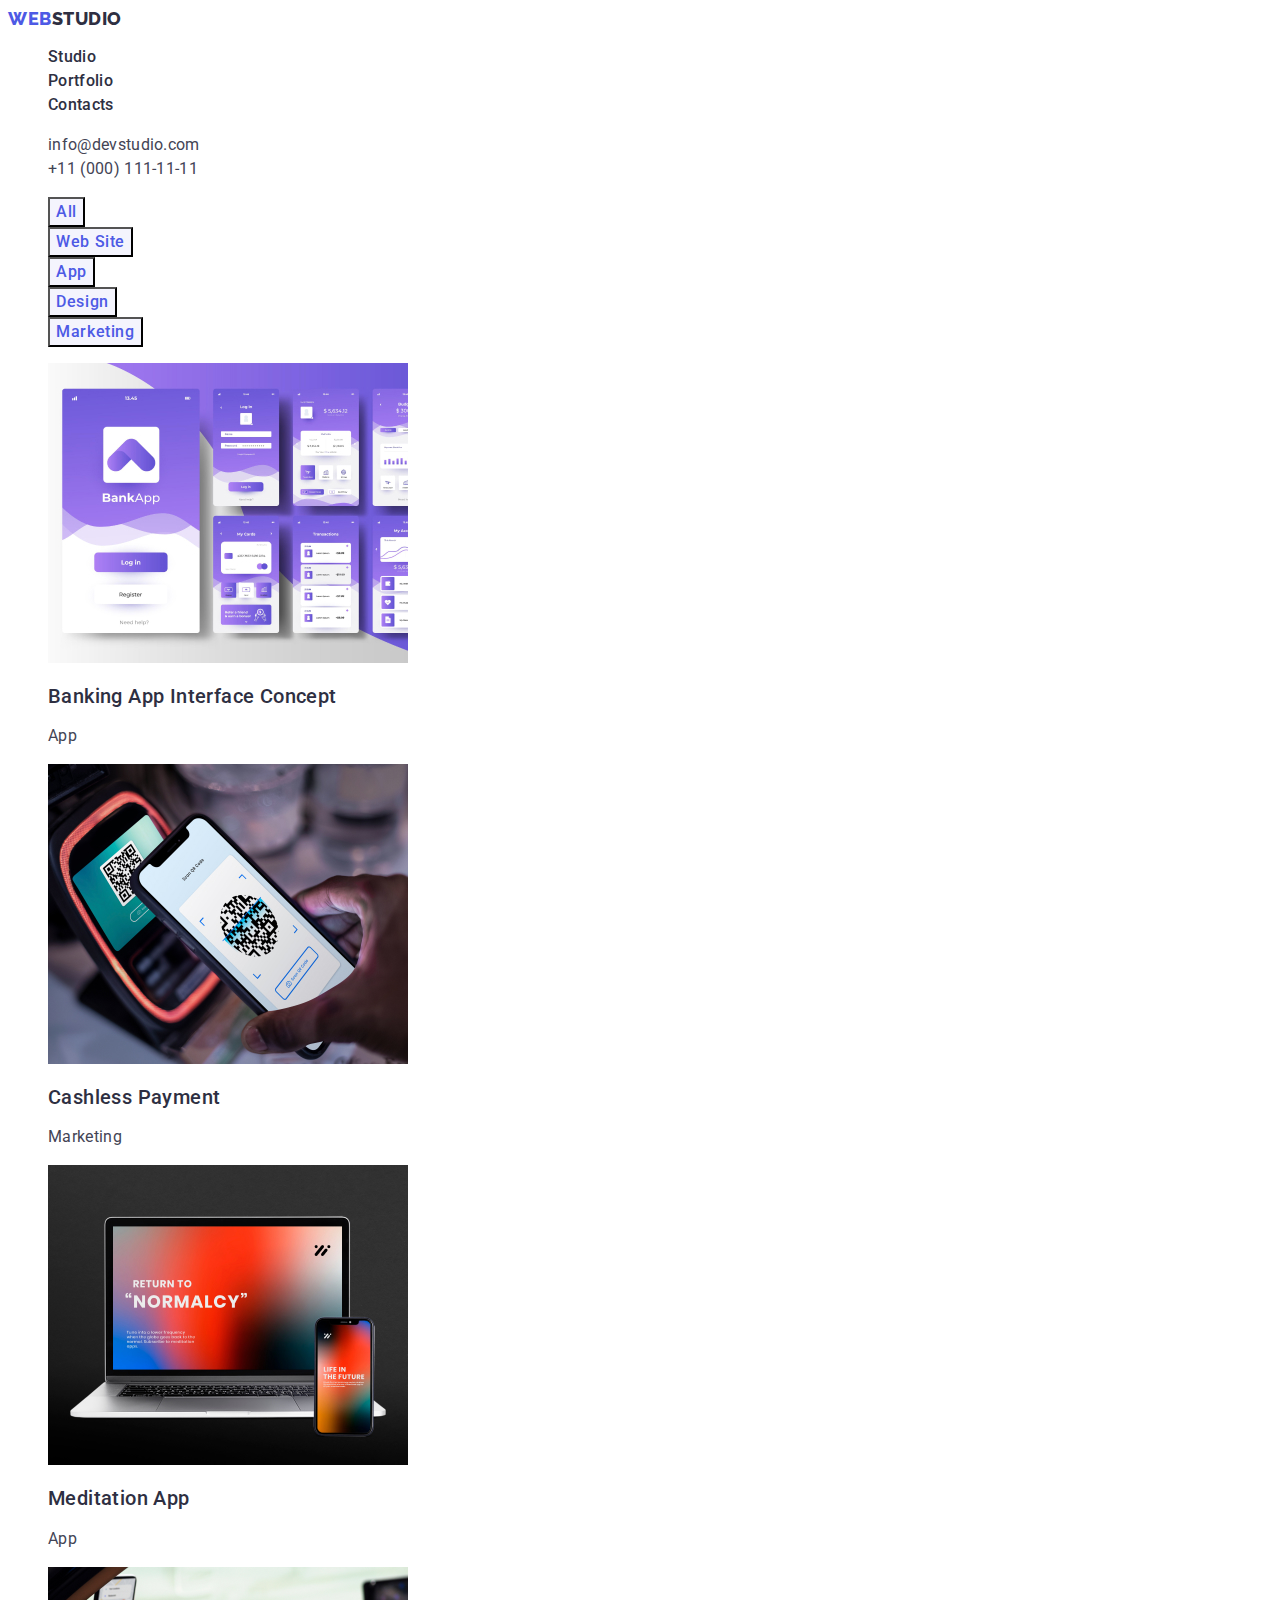
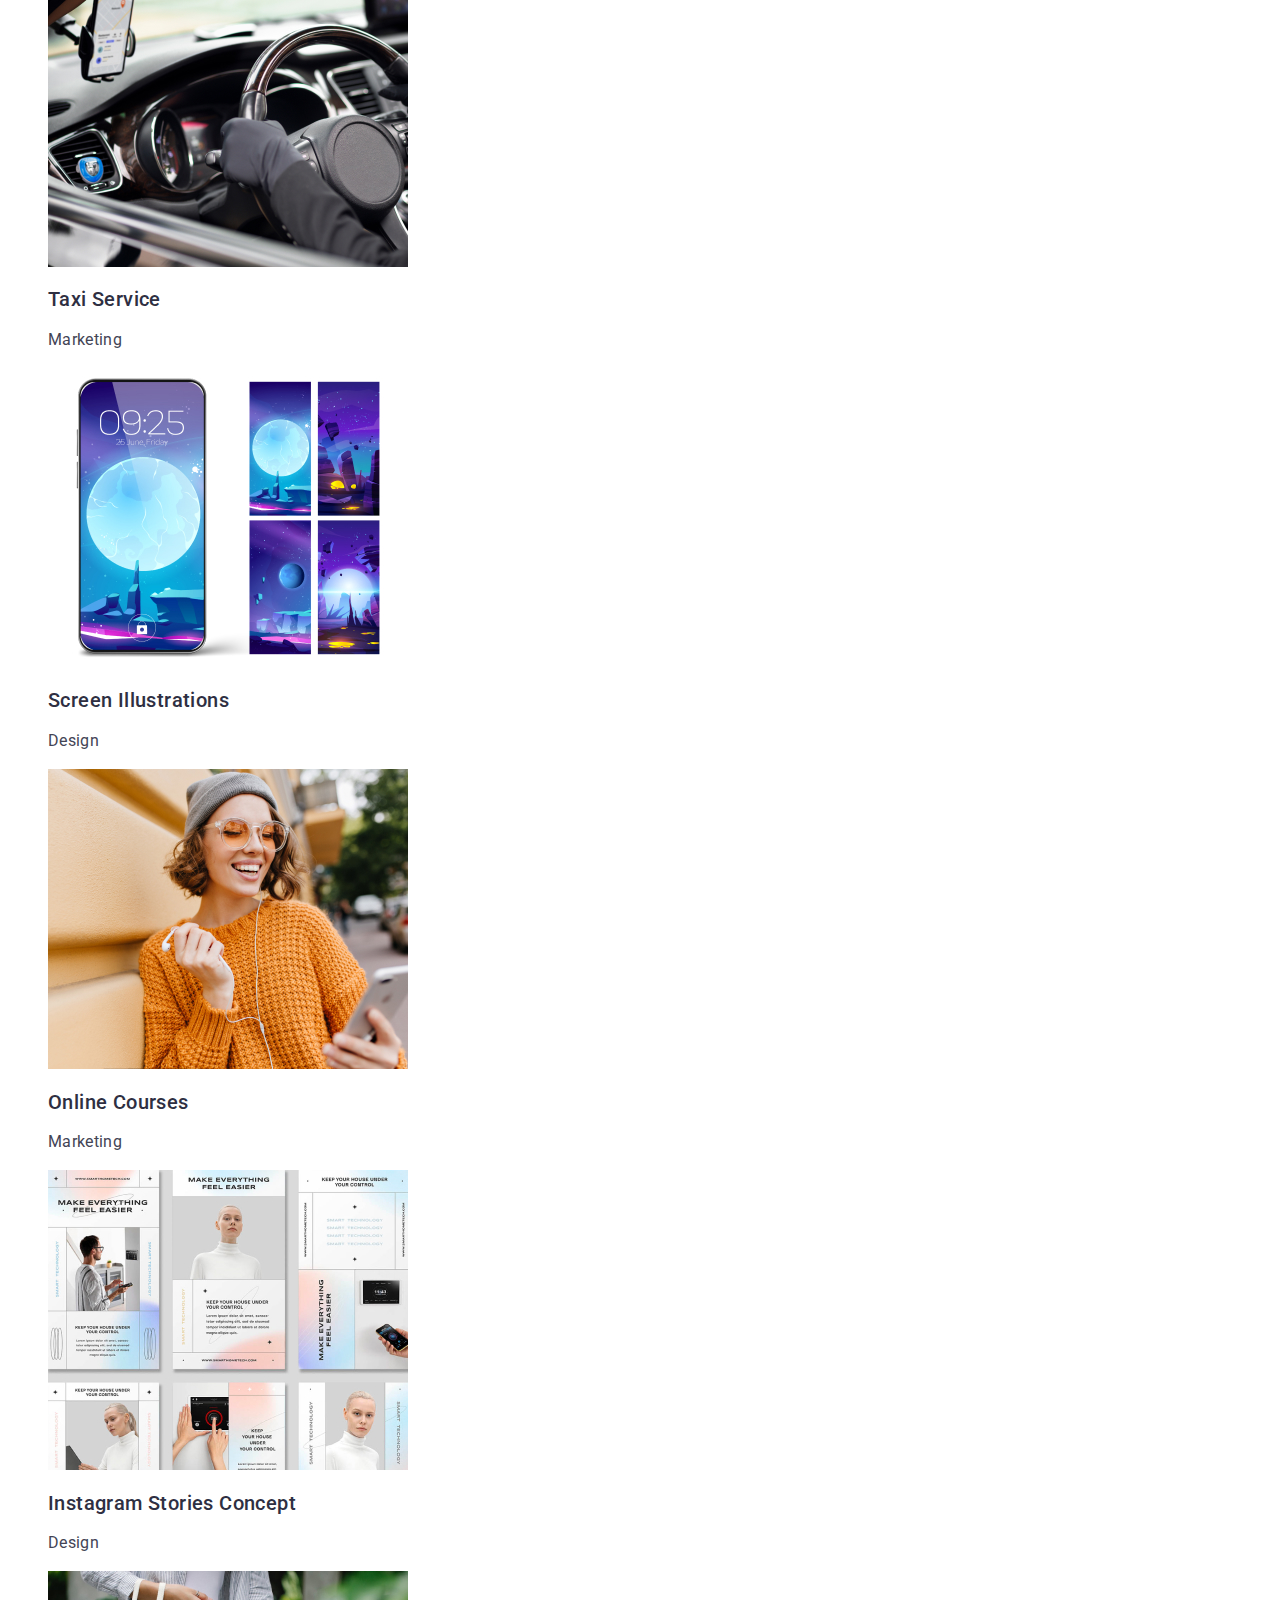
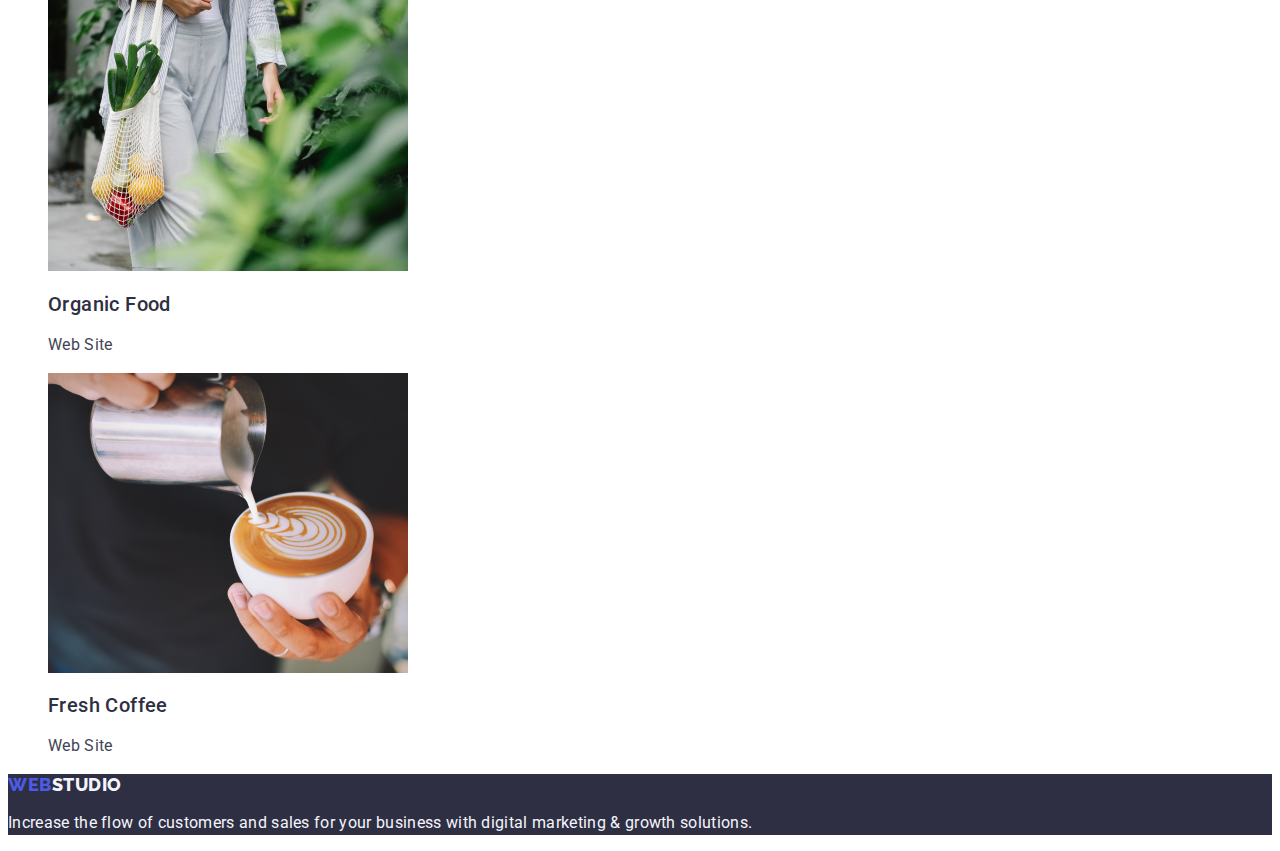
==== portfolio.html @ ef40839e "Initial commit" ====
<!DOCTYPE html>
<html lang="en">

<head>
  <meta charset="UTF-8" />
  <meta http-equiv="X-UA-Compatible" content="IE=edge" />
  <meta name="viewport" content="width=device-width, initial-scale=1.0" />
  <title>Portfolio</title>
  <link rel="stylesheet" href="./css/styles.css" />
  <!--підключення гугл шрифта-->
  <link rel="preconnect" href="https://fonts.googleapis.com" />
  <link rel="preconnect" href="https://fonts.gstatic.com" />
  <link href="https://fonts.googleapis.com/css2?family=Raleway:wght@800&family=Roboto:wght@400;500;700;900&display=swap"
    rel="stylesheet" />
</head>

<body>
  <header class="header">
    <nav class="header-navigation link">
      <a href="./index.html" class="header-logo-web styles-logo link">Web<span class="header-logo-studio styles-logo">Studio</span></a>
      <ul class="header-list list">
        <li><a href="./index.html" class="header-item link">Studio</a></li>
        <li>
          <a href="./portfolio.html" class="header-item link">Portfolio</a>
        </li>
        <li><a href="" class="header-item link">Contacts</a></li>
      </ul>
    </nav>
    <address class="header-address">
      <ul class="list">
        <li>
          <a href="mailto:info@devstudio.com" class="header-mail link">info@devstudio.com</a>
        </li>
        <li>
          <a href="tel:+110001111111" class="header-mail link">+11 (000) 111-11-11</a>
        </li>
      </ul>
    </address>
  </header>
  <main>
    <section class="portfolio list">
      <h1 hidden class="filter">Portfolio page</h1>

      <ul class="filter-list list">
        <li class="filter-item">
          <button type="button" class="filter-btn">All</button>
        </li>
        <li class="filter-item">
          <button type="button" class="filter-btn">Web Site</button>
        </li>
        <li class="filter-item">
          <button type="button" class="filter-btn">App</button>
        </li>
        <li class="filter-item">
          <button type="button" class="filter-btn">Design</button>
        </li>
        <li class="filter-item">
          <button type="button" class="filter-btn">Marketing</button>
        </li>
      </ul>

      <ul class="category-list list">
        <li class="category-item">
          <a href="#" class="link">
            <img src="./images/images-portfolio/blok1/phono1-banking-app.jpg" alt="banking app" width="360"
              height="300" />
            <h2 class="category-titl">Banking App Interface Concept</h2>
            <p class="category-text main-text">App</p>
          </a>
        </li>
        <li class="category-item">
          <a href="#" class="link"><img src="./images/images-portfolio/blok1/photo2-cashless-payment.jpg"
              alt="cashless payment" width="360" height="300" />
            <h2 class="category-titl">Cashless Payment</h2>
            <p class="category-text main-text">Marketing</p>
          </a>
        </li>
        <li class="category-item">
          <a href="#" class="link"><img src="./images/images-portfolio/blok1/photo3-meditation-app.jpg"
              alt="meditation app" width="360" height="300" />
            <h2 class="category-titl"> Meditation App </h2>
            <p class="category-text main-text">App</p>
          </a>
        </li>

        <li class="category-item">
          <a href="#" class="link"><img src="./images/images-portfolio/blok2/photo1-taxi-service.jpg" alt="taxi service"
              width="360" height="300" />
            <h2 class="category-titl">Taxi Service</h2>
            <p class="category-text main-text">Marketing</p>
          </a>
        </li>
        <li class="category-item">
          <a href="#" class="link"><img src="./images/images-portfolio/blok2/photo2-screen-illustrations.jpg"
              alt="screen illustrations" width="360" height="300" />
            <h2 class="category-titl">Screen Illustrations</h2>
            <p class="category-text main-text">Design</p>
          </a>
        </li>
        <li class="category-item">
          <a href="onlinecorses.html" class="link"><img src="./images/images-portfolio/blok2/photo3-online-courses.jpg"
              alt="online courses" width="360" height="300" />
            <h2 class="category-titl">Online Courses</h2>
            <p class="category-text main-text">Marketing</p>
          </a>
        </li>

        <li class="category-item">
          <a href="#" class="link"><img src="./images/images-portfolio/blok3/photo1-instagsam-stories-concept.jpg"
              alt="stories concept" width="360" height="300" />
            <h2 class="category-titl">Instagram Stories Concept</h2>
            <p class="category-text main-text">Design</p>
          </a>
        </li>
        <li class="category-item">
          <a href="#" class="link"><img src="./images/images-portfolio/blok3/photo2-organic-food.jpg" alt="organic food"
              width="360" height="300" />
            <h2 class="category-titl">Organic Food</h2>
            <p class="category-text main-text">Web Site</p>
          </a>
        </li>
        <li class="category-item">
          <a href="#" class="link"><img src="./images/images-portfolio/blok3/photo3-fresh-coffee.jpg" alt="fresh coffee"
              width="360" height="300" />
            <h2 class="category-titl">Fresh Coffee</h2>
            <p class="category-text main-text">Web Site</p>
          </a>
        </li>
      </ul>
    </section>
  </main>
<footer class="footer">
  <a href="./index.html" class="footer-logo-web styles-logo link">Web<span class="footer-logo-studio styles-logo">Studio</span></a>
  <p class="footer-text">
    Increase the flow of customers and sales for your business with digital
    marketing & growth solutions.
  </p>
</footer>
</body>

</html>
---- css/styles.css ----
:root {
  --color-headings: #2E2F42;
  --button-background-color: #404bbf;
  --color-logo-web:#4d5ae5;
  --color-logo-studio:#2e2f42;
}

body {
  font-family: 'Roboto', sans-serif;
  font-style: normal;
  color:#434455;
  background-color: #ffffff;
}

.list {
  list-style: none;
}

.link {
  text-decoration: none;
}

/**-------------------Шаблони шрифтів-------------*/
/*стилі лого*/
.styles-logo{
    font-family: 'Raleway',sans-serif;  
    font-weight: 800;
    font-size: 18px;
    line-height: 1.17;     
    letter-spacing: 0.03em;
    text-transform: uppercase;
}
/* заголовок рівня h3*/

.titl-h-three {
  font-weight: 500;
  font-size: 20px;
  line-height: 1.2;
  letter-spacing: 0.02em;  
  color: var(--color-headings,#2E2F42);
}

/*Описові тексти*/
.main-text {
  font-weight: 400;
  font-size: 16px;
  line-height: 1.5;
  letter-spacing: 0.02em;
  color: #434455;
}

/**--------------HEADER-------------*/

.header-logo-web {  
  color:var(--color-logo-web,
    #4d5ae5);
}

.header-logo-studio {
  color:var(--color-logo-studio,
    #2e2f42);
}

.header-address {
  font-style: normal;
}
.header-item {
  font-weight: 500;
  font-size: 16px;
  line-height: 1.5;
  letter-spacing: 0.02em;
  color: #2e2f42;
}

.header-item:is(:hover, :focus) {
  color: #404bbf;
}

.header-mail {
  font-weight: 400;
  font-size: 16px;
  line-height: 1.5;
  letter-spacing: 0.02em;
  color: #434455;
}

.header-mail:is(:hover, :focus) {
  color: #404bbf;
}

/**----------------секція2----------------*/

.vision {
  background-color: #2e2f42;
}

.vision-titl {
  font-weight: 700;
  font-size: 56px;
  line-height: 1.07;
  text-align: center;
  letter-spacing: 0.02em;
  color: #ffffff;
  background-color: #2e2f42;
}

.vision-btn {
  font-family: 'Roboto', sans-serif;
  font-weight: 500;
  font-size: 16px;
  line-height: 1.5;
  color: #ffffff;
  letter-spacing: 0.04em;
  background-color: #4d5ae5;
  cursor: pointer;
}

.vision-btn:is(:hover, :focus) {
  background-color:var(--button-background-color,#404bbf) ;
}

/**----------------секція3------------- */

.benefits-titl {
  font-weight: 700;
  font-size: 36px;
  line-height: 1.11;
  text-align: center;
  letter-spacing: 0.02em;
  text-transform: capitalize;
  color: var(--color-headings,#2e2f42);
}

/**------------------секція4--------------*/

.team {
  background-color: #f4f4fd;
}

.team-titl {
  font-weight: 700;
  font-size: 36px;
  line-height: 1.11;
  text-align: center;
  letter-spacing: 0.02em;
  text-transform: capitalize;
  color: var(--color-headings,#2e2f42)
  ;
}
.team-item {
  background-color: #ffffff;
}

/*.team-name {}*/

.team-position {
  font-weight: 400;
  font-size: 16px;
  line-height: 1.5;
  letter-spacing: 0.02em;
  color: #434455;
}

/**-----------FOOTER--------------*/
.footer {
  /*font-family: */
  background-color: #2e2f42;
}

.footer-logo-web {color: var(--color-logo-web,#4d5ae5);
}
.footer-logo-studio { color:var(--color-logo-studio,#f4f4fd);
}

.footer-text {
  font-weight: 400;
  font-size: 16px;
  line-height: 1.5;
  letter-spacing: 0.02em;
  color: #f4f4fd;
}

/**-------------Сторінка портфоліо--------------*/

.footer-logo-studio {
  color: #f4f4fd;
}

.filter-btn {
  font-family: inherit;
  font-weight: 500;
  font-size: 16px;
  line-height: 1.5;
  display: flex;
  align-items: center;
  text-align: center;
  letter-spacing: 0.04em;
  color: #4d5ae5;
  background-color: #f4f4fd;
  cursor: pointer;
}

.filter-btn:is(:hover, :focus) {
  color: #ffffff;
  background-color: var(--button-background-color,#404bbf);
}

.category-titl {
  font-weight: 500;
  font-size: 20px;
  line-height: 1.2;
  letter-spacing: 0.02em;
  color: var(--color-headings,#2e2f42);
}
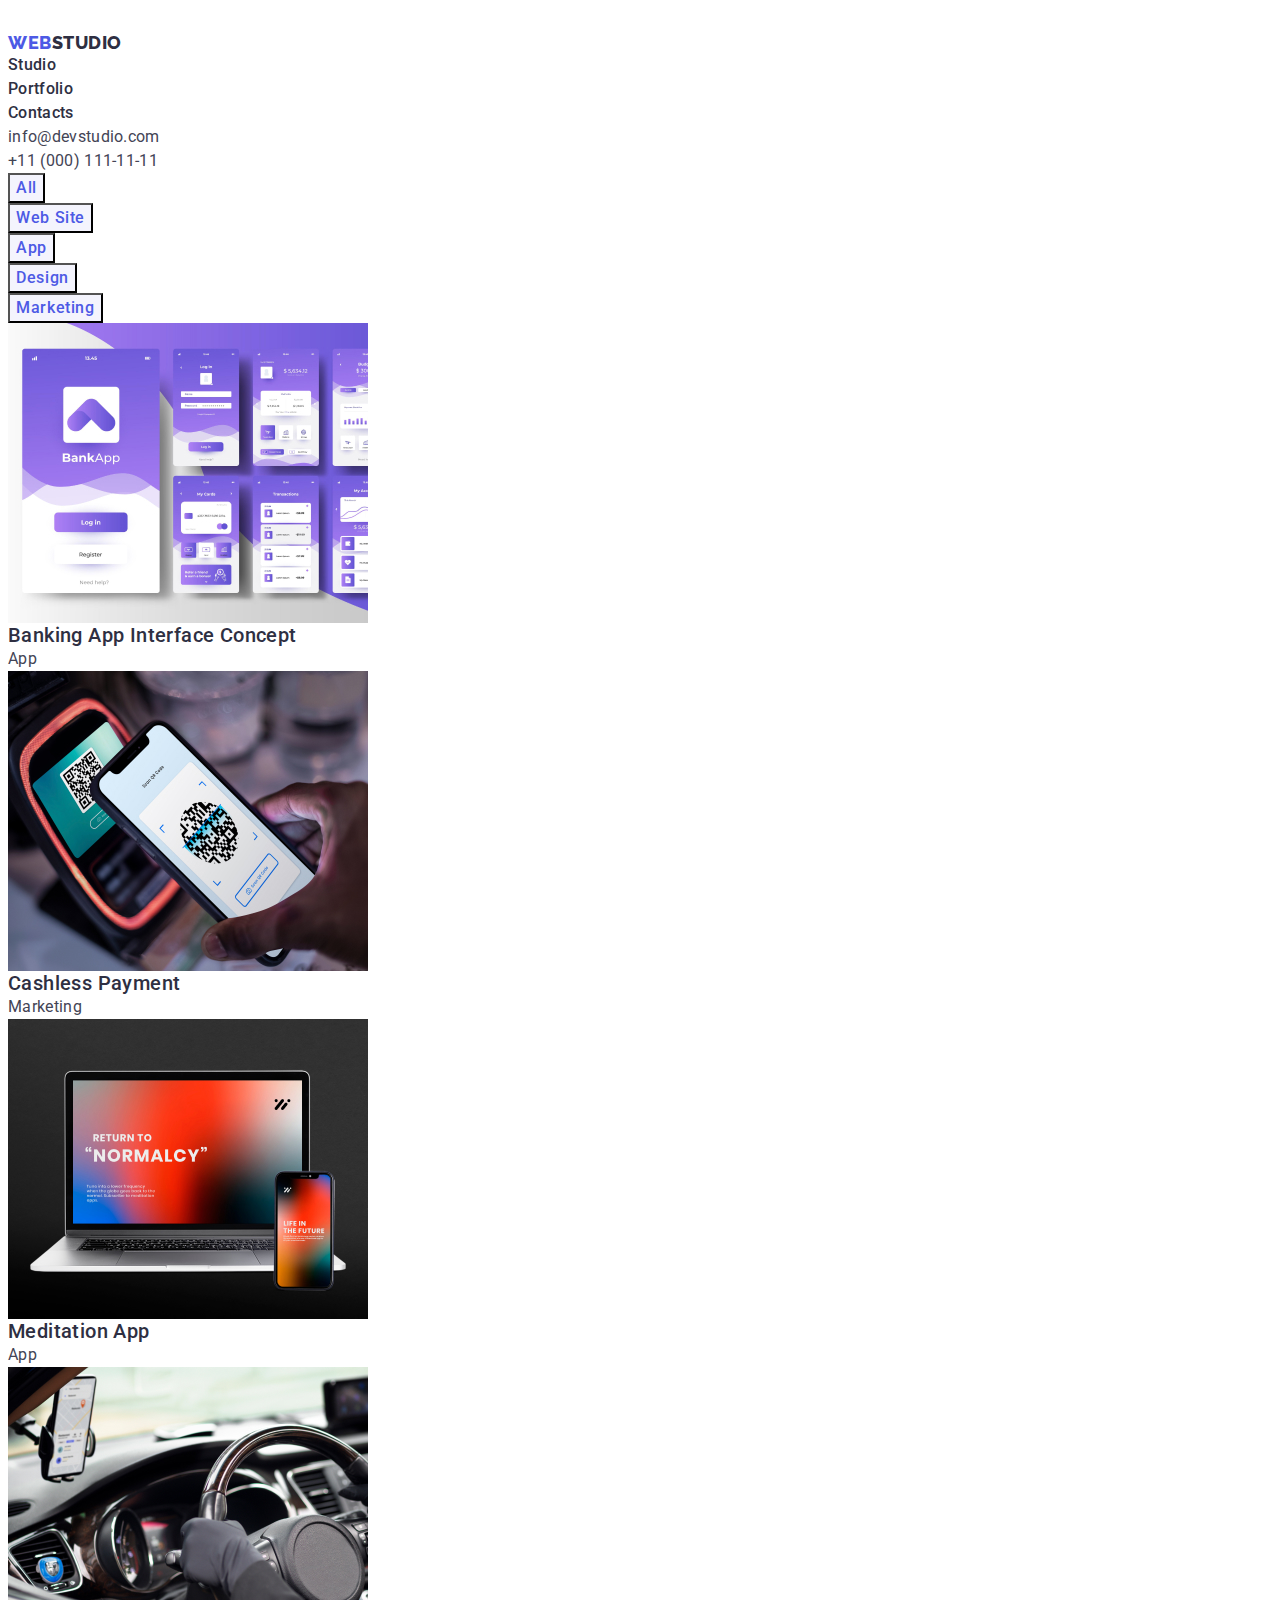
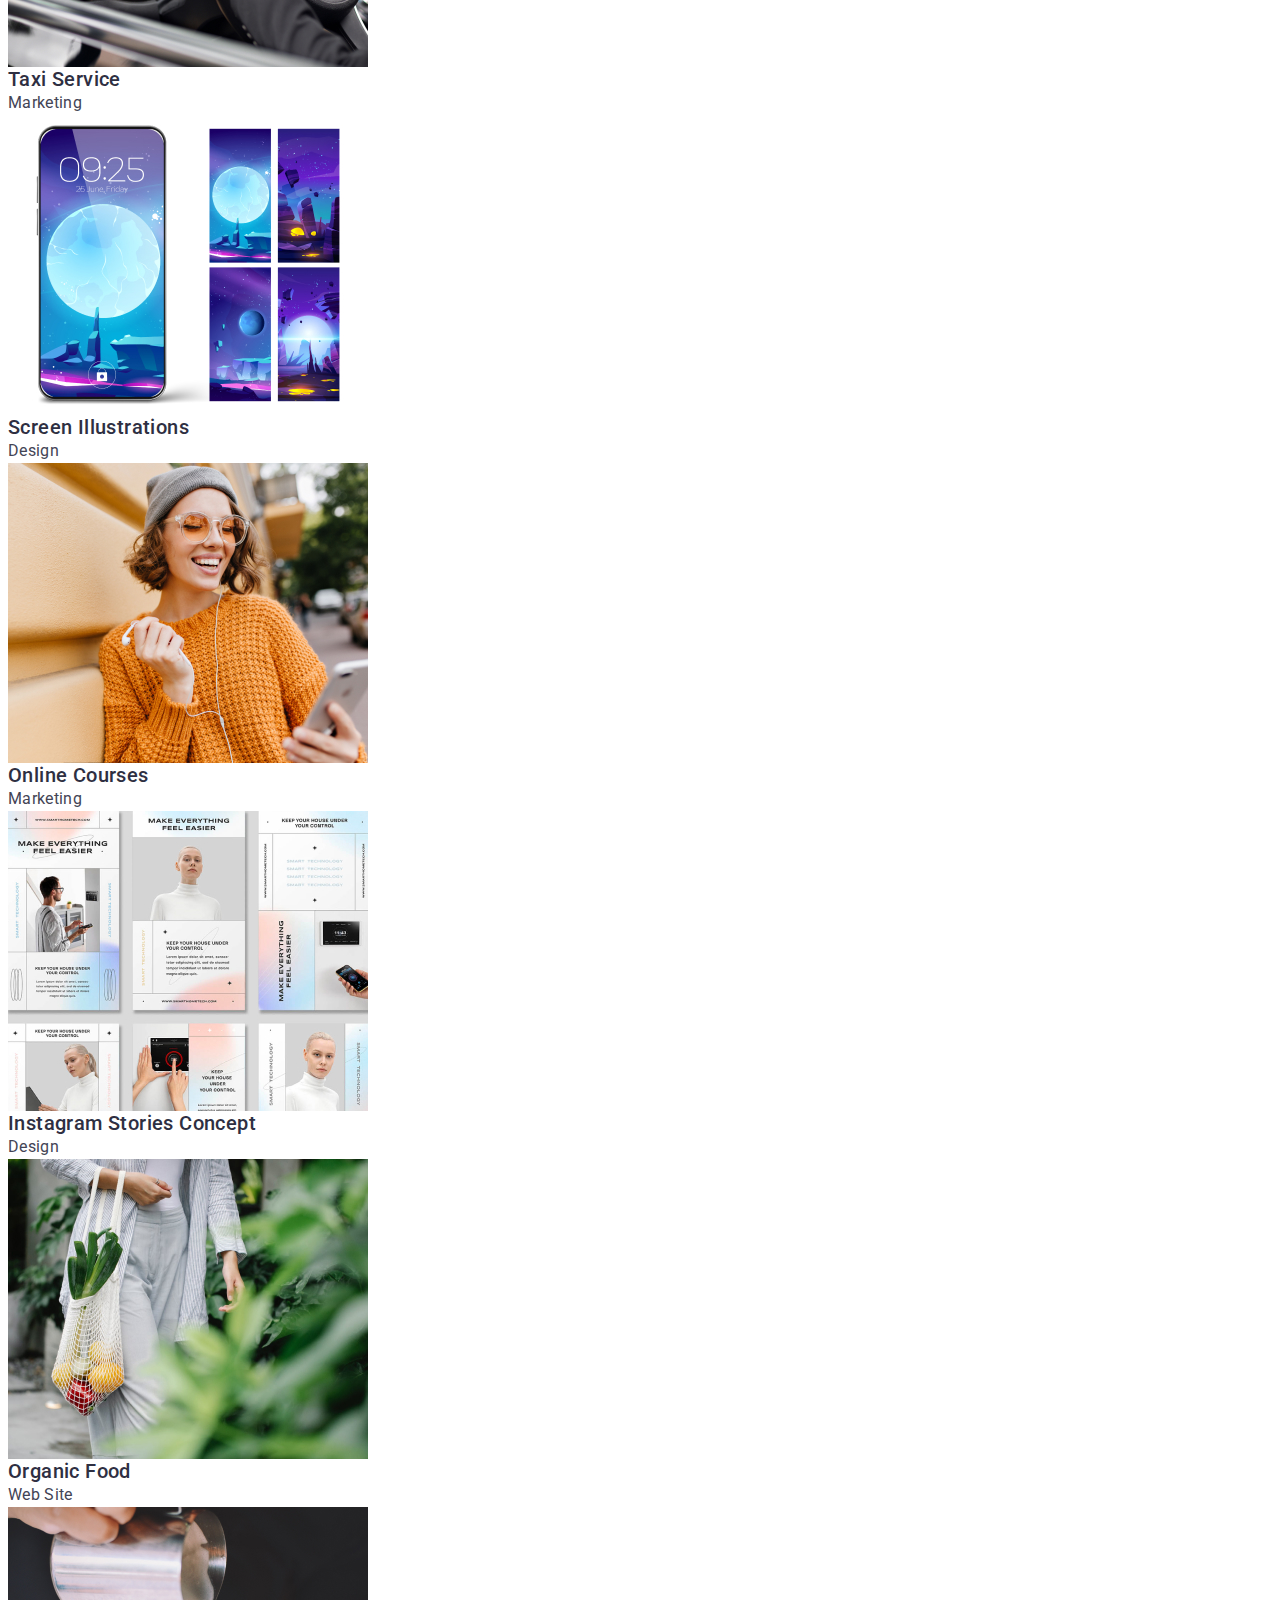
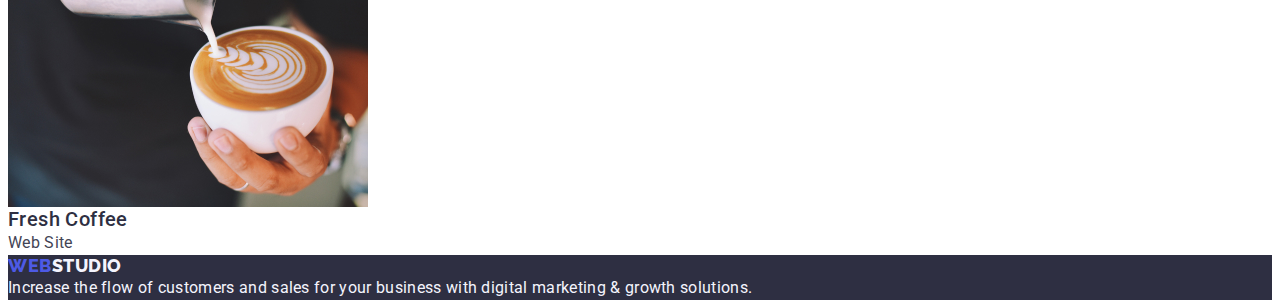
==== commit bc7c07bf: "wer1" ====
--- a/portfolio.html
+++ b/portfolio.html
@@ -6,12 +6,15 @@
   <meta http-equiv="X-UA-Compatible" content="IE=edge" />
   <meta name="viewport" content="width=device-width, initial-scale=1.0" />
   <title>Portfolio</title>
-  <link rel="stylesheet" href="./css/styles.css" />
+ 
   <!--підключення гугл шрифта-->
   <link rel="preconnect" href="https://fonts.googleapis.com" />
   <link rel="preconnect" href="https://fonts.gstatic.com" />
   <link href="https://fonts.googleapis.com/css2?family=Raleway:wght@800&family=Roboto:wght@400;500;700;900&display=swap"
     rel="stylesheet" />
+    <!-- Підключаємо нормалізатор -->
+    <link rel="stylesheet" href="node_modules/modern-normalize/modern-normalize.css">
+    <link rel="stylesheet" href="./css/styles.css" />
 </head>
 
 <body>
--- a/css/styles.css
+++ b/css/styles.css
@@ -1,14 +1,34 @@
+* {
+  box-sizing: border-box;
+}
+
 :root {
-  --color-headings: #2E2F42;
+  --color-headings: #2e2f42;
   --button-background-color: #404bbf;
-  --color-logo-web:#4d5ae5;
-  --color-logo-studio:#2e2f42;
-}
+  --color-logo-web: #4d5ae5;
+  --color-logo-studio: #2e2f42;
+}
+p,
+h1,
+h2,
+h3,
+h4,
+h5,
+h6 {
+  margin: 0;
+}
+ul {
+  margin: 0;
+  padding-left: 0;
+}
+address{font-style: normal;}
+
+img{display: block;}
 
 body {
   font-family: 'Roboto', sans-serif;
   font-style: normal;
-  color:#434455;
+  color: #434455;
   background-color: #ffffff;
 }
 
@@ -20,15 +40,23 @@
   text-decoration: none;
 }
 
+.container{
+  width: 1158px;
+  padding-left: 15px;
+  padding-right: 15px;
+  margin: 0 auto;
+  outline: 2px solid red;
+}
+
 /**-------------------Шаблони шрифтів-------------*/
 /*стилі лого*/
-.styles-logo{
-    font-family: 'Raleway',sans-serif;  
-    font-weight: 800;
-    font-size: 18px;
-    line-height: 1.17;     
-    letter-spacing: 0.03em;
-    text-transform: uppercase;
+.styles-logo {
+  font-family: 'Raleway', sans-serif;
+  font-weight: 800;
+  font-size: 18px;
+  line-height: 1.17;
+  letter-spacing: 0.03em;
+  text-transform: uppercase;
 }
 /* заголовок рівня h3*/
 
@@ -36,8 +64,8 @@
   font-weight: 500;
   font-size: 20px;
   line-height: 1.2;
-  letter-spacing: 0.02em;  
-  color: var(--color-headings,#2E2F42);
+  letter-spacing: 0.02em;
+  color: var(--color-headings, #2e2f42);
 }
 
 /*Описові тексти*/
@@ -49,16 +77,14 @@
   color: #434455;
 }
 
-/**--------------HEADER-------------*/
-
-.header-logo-web {  
-  color:var(--color-logo-web,
-    #4d5ae5);
+/**--------------HEADER(Top line)-------------*/
+.header{padding-top: 24px;}
+.header-logo-web {
+  color: var(--color-logo-web, #4d5ae5);
 }
 
 .header-logo-studio {
-  color:var(--color-logo-studio,
-    #2e2f42);
+  color: var(--color-logo-studio, #2e2f42);
 }
 
 .header-address {
@@ -88,13 +114,15 @@
   color: #404bbf;
 }
 
-/**----------------секція2----------------*/
+/**----------------Hero images+секція1----------------*/
 
 .vision {
-  background-color: #2e2f42;
-}
-
-.vision-titl {
+  background-color: #2e2f42; 
+  
+}
+
+.vision-titl {  
+  
   font-weight: 700;
   font-size: 56px;
   line-height: 1.07;
@@ -102,9 +130,10 @@
   letter-spacing: 0.02em;
   color: #ffffff;
   background-color: #2e2f42;
-}
-
-.vision-btn {
+  
+}
+
+.vision-btn {margin-top: 48px auto;
   font-family: 'Roboto', sans-serif;
   font-weight: 500;
   font-size: 16px;
@@ -116,10 +145,10 @@
 }
 
 .vision-btn:is(:hover, :focus) {
-  background-color:var(--button-background-color,#404bbf) ;
-}
-
-/**----------------секція3------------- */
+  background-color: var(--button-background-color, #404bbf);
+}
+
+/**----------------секція2------------- */
 
 .benefits-titl {
   font-weight: 700;
@@ -128,10 +157,10 @@
   text-align: center;
   letter-spacing: 0.02em;
   text-transform: capitalize;
-  color: var(--color-headings,#2e2f42);
-}
-
-/**------------------секція4--------------*/
+  color: var(--color-headings, #2e2f42);
+}
+
+/**------------------секція3--------------*/
 
 .team {
   background-color: #f4f4fd;
@@ -144,8 +173,7 @@
   text-align: center;
   letter-spacing: 0.02em;
   text-transform: capitalize;
-  color: var(--color-headings,#2e2f42)
-  ;
+  color: var(--color-headings, #2e2f42);
 }
 .team-item {
   background-color: #ffffff;
@@ -161,15 +189,17 @@
   color: #434455;
 }
 
-/**-----------FOOTER--------------*/
+/**-----------Footer--------------*/
 .footer {
   /*font-family: */
   background-color: #2e2f42;
 }
 
-.footer-logo-web {color: var(--color-logo-web,#4d5ae5);
-}
-.footer-logo-studio { color:var(--color-logo-studio,#f4f4fd);
+.footer-logo-web {
+  color: var(--color-logo-web, #4d5ae5);
+}
+.footer-logo-studio {
+  color: var(--color-logo-studio, #f4f4fd);
 }
 
 .footer-text {
@@ -202,7 +232,7 @@
 
 .filter-btn:is(:hover, :focus) {
   color: #ffffff;
-  background-color: var(--button-background-color,#404bbf);
+  background-color: var(--button-background-color, #404bbf);
 }
 
 .category-titl {
@@ -210,5 +240,5 @@
   font-size: 20px;
   line-height: 1.2;
   letter-spacing: 0.02em;
-  color: var(--color-headings,#2e2f42);
-}+  color: var(--color-headings, #2e2f42);
+}
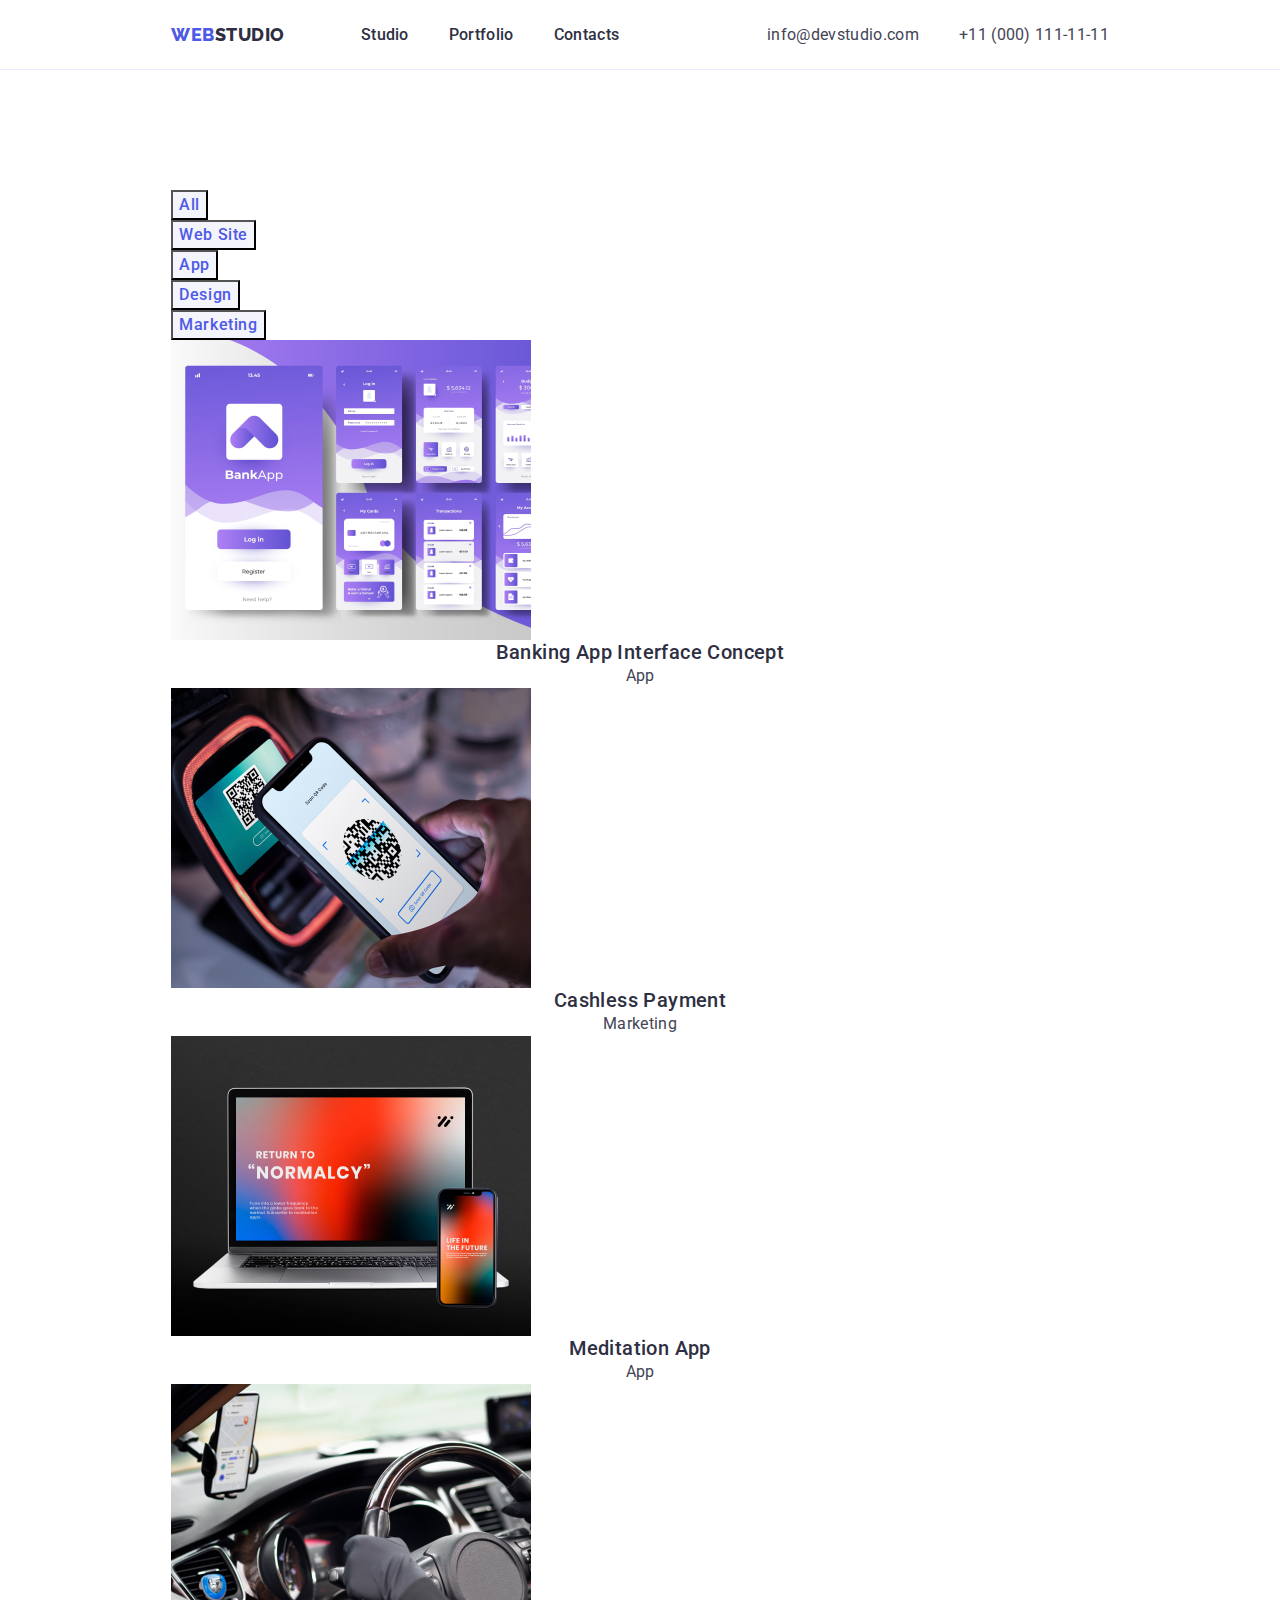
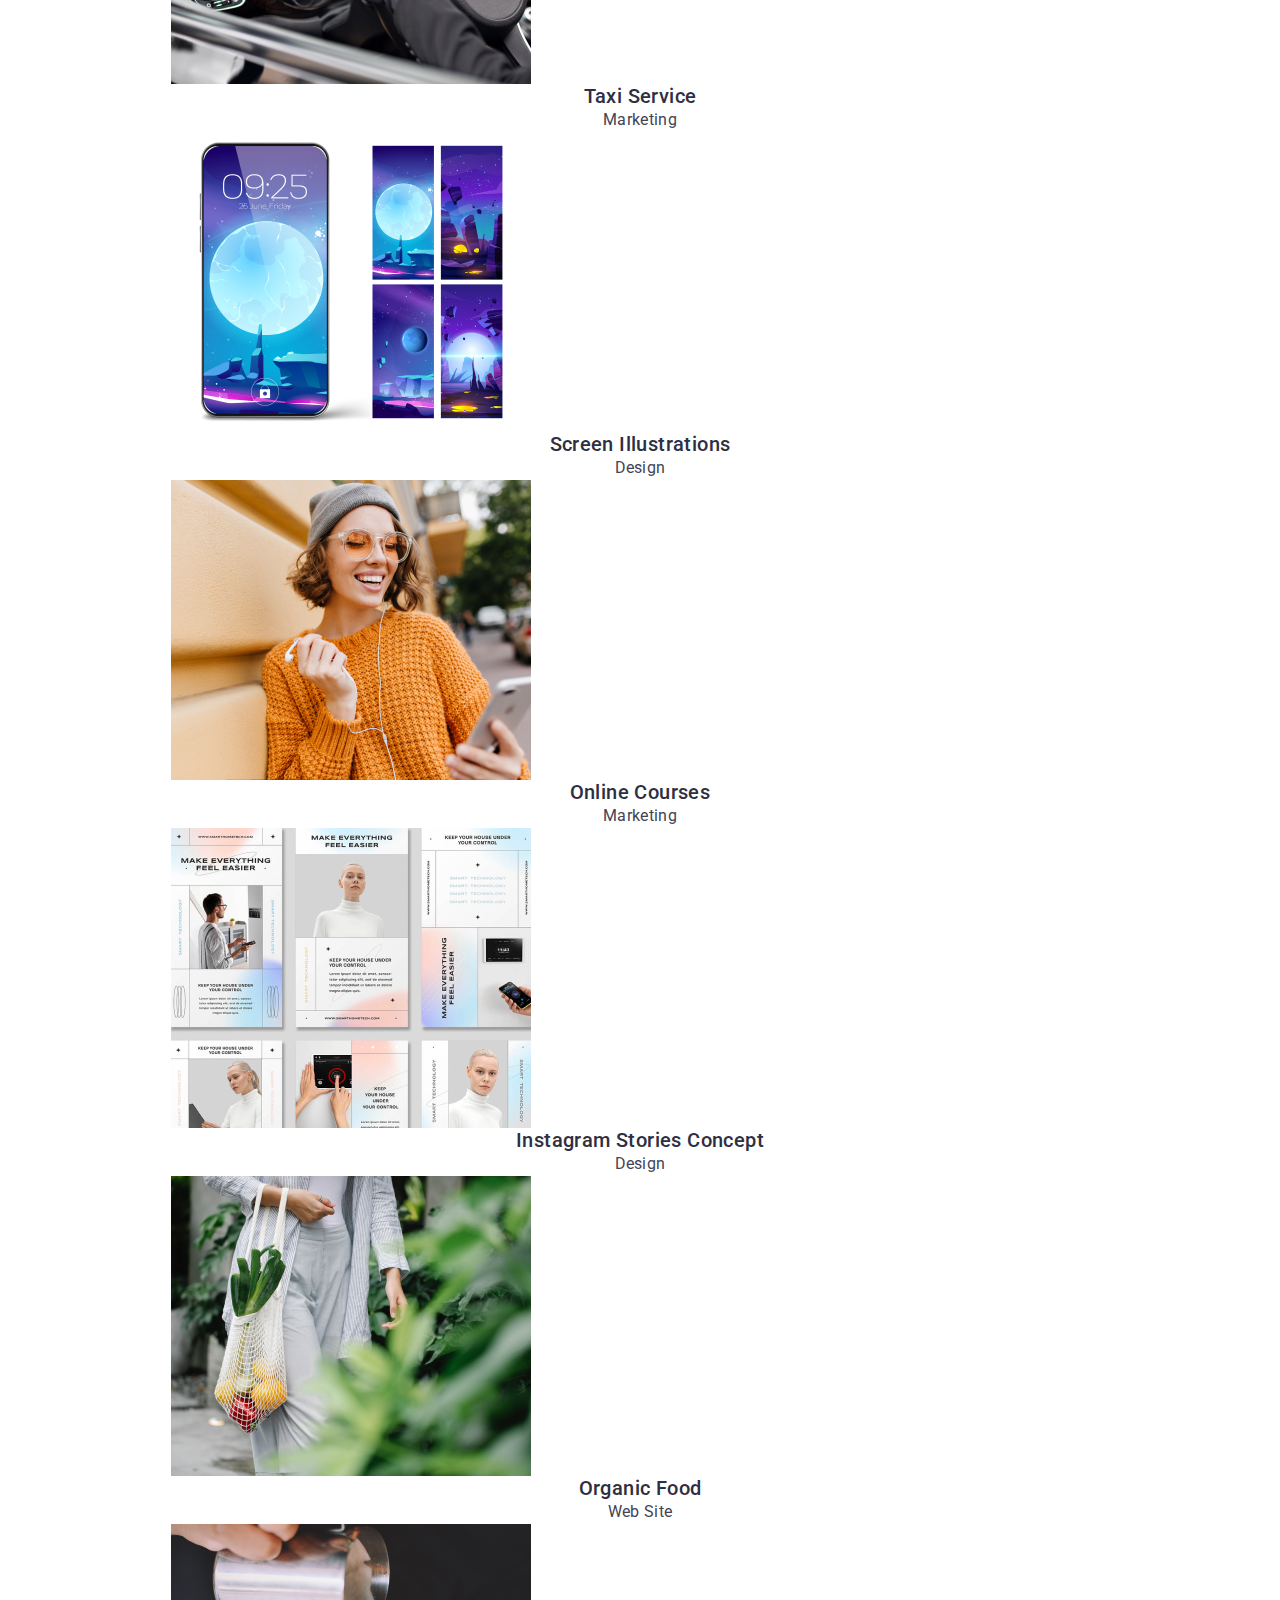
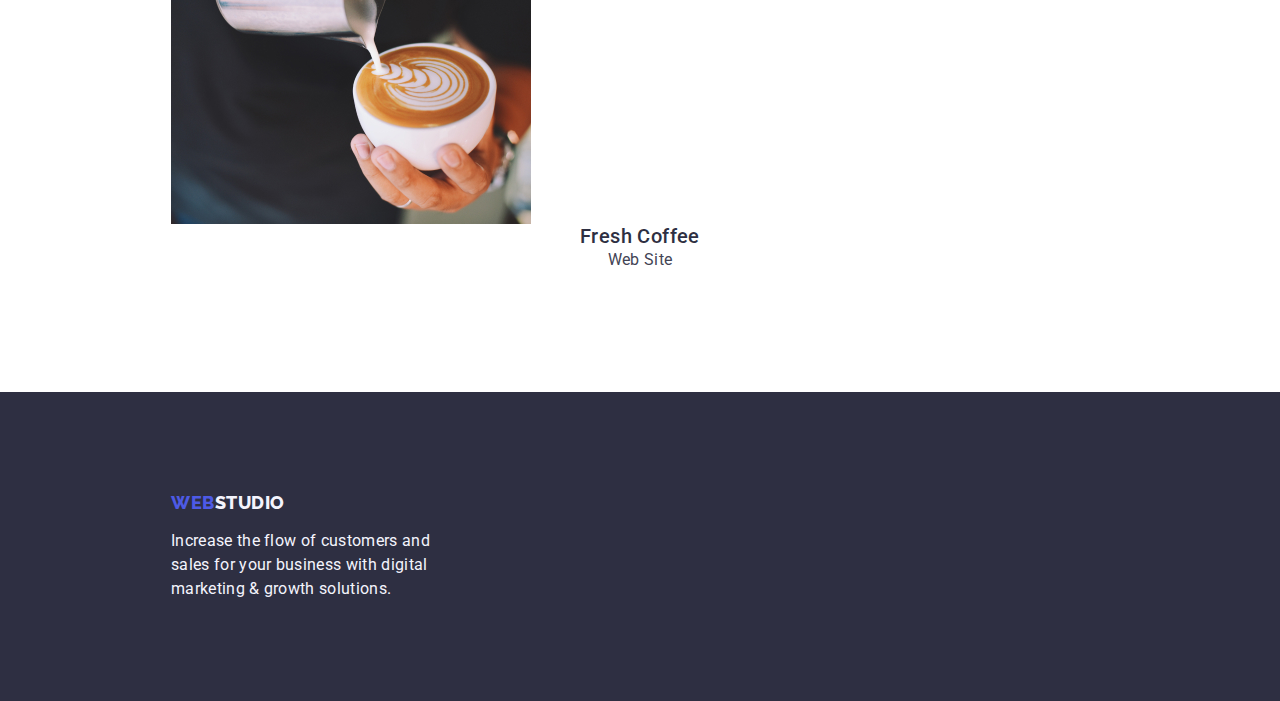
==== commit 2077ec3b: "w6" ====
--- a/portfolio.html
+++ b/portfolio.html
@@ -5,44 +5,44 @@
   <meta charset="UTF-8" />
   <meta http-equiv="X-UA-Compatible" content="IE=edge" />
   <meta name="viewport" content="width=device-width, initial-scale=1.0" />
-  <title>Portfolio</title>
- 
-  <!--підключення гугл шрифта-->
-  <link rel="preconnect" href="https://fonts.googleapis.com" />
-  <link rel="preconnect" href="https://fonts.gstatic.com" />
-  <link href="https://fonts.googleapis.com/css2?family=Raleway:wght@800&family=Roboto:wght@400;500;700;900&display=swap"
-    rel="stylesheet" />
-    <!-- Підключаємо нормалізатор -->
-    <link rel="stylesheet" href="node_modules/modern-normalize/modern-normalize.css">
-    <link rel="stylesheet" href="./css/styles.css" />
+  <title>WebStudio</title>
+
+  <!--підключення гугл шрифта https://fonts.google.com/-->
+  <link rel="preconnect" href="https://fonts.googleapis.com">
+  <link rel="preconnect" href="https://fonts.gstatic.com" crossorigin>
+  <link
+    href="https://fonts.googleapis.com/css2?family=Raleway:wght@800&family=Roboto:wght@400;500;700;900&family=Tangerine:wght@700&display=swap"
+    rel="stylesheet">
+  <!-- Підключаємо нормалізатор -->
+  <link rel="stylesheet" href="node_modules/modern-normalize/modern-normalize.css">
+
+  <link rel="stylesheet" href="./css/styles.css" />
 </head>
 
-<body>
-  <header class="header">
-    <nav class="header-navigation link">
-      <a href="./index.html" class="header-logo-web styles-logo link">Web<span class="header-logo-studio styles-logo">Studio</span></a>
-      <ul class="header-list list">
+<!-- TOP LINE -->
+<header class="header ">
+  <div class="container header-container">
+    <nav class="header-logo link ">
+      <a href="./index.html" class="header-logo-web styles-logo styles-logo link  header-address ">Web<span
+          class="header-logo-studio styles-logo">Studio</span></a>
+      <ul class="header-list list ">
         <li><a href="./index.html" class="header-item link">Studio</a></li>
-        <li>
-          <a href="./portfolio.html" class="header-item link">Portfolio</a>
-        </li>
+        <li><a href="./portfolio.html" class="header-item link">Portfolio</a></li>
         <li><a href="" class="header-item link">Contacts</a></li>
       </ul>
     </nav>
-    <address class="header-address">
-      <ul class="list">
-        <li>
-          <a href="mailto:info@devstudio.com" class="header-mail link">info@devstudio.com</a>
-        </li>
-        <li>
-          <a href="tel:+110001111111" class="header-mail link">+11 (000) 111-11-11</a>
-        </li>
+    <address class="header-address ">
+      <ul class="list header-contact">
+        <li><a href="mailto:info@devstudio.com" class="header-mail link ">info@devstudio.com</a></li>
+        <li><a href="tel:+110001111111" class="header-mail link">+11 (000) 111-11-11</a></li>
       </ul>
     </address>
-  </header>
+  </div>
+</header>
+
   <main>
-    <section class="portfolio list">
-      <h1 hidden class="filter">Portfolio page</h1>
+    <section class="portfolio list section">
+     <div class="container"> <h1 hidden class="filter">Portfolio page</h1>
 
       <ul class="filter-list list">
         <li class="filter-item">
@@ -129,15 +129,19 @@
             <p class="category-text main-text">Web Site</p>
           </a>
         </li>
-      </ul>
+      </ul></div>
     </section>
   </main>
+  <!------------------------------ Footer -->
 <footer class="footer">
-  <a href="./index.html" class="footer-logo-web styles-logo link">Web<span class="footer-logo-studio styles-logo">Studio</span></a>
-  <p class="footer-text">
-    Increase the flow of customers and sales for your business with digital
-    marketing & growth solutions.
-  </p>
+  <div class="container footer-container ">
+    <a href="./index.html" class="footer-logo-web styles-logo link">Web<span
+        class="footer-logo-studio styles-logo">Studio </span></a>
+    <p class="footer-text">
+      Increase the flow of customers and sales for your business with digital
+      marketing & growth solutions.
+    </p>
+  </div>
 </footer>
 </body>
 
--- a/css/styles.css
+++ b/css/styles.css
@@ -1,4 +1,6 @@
-* {
+*,
+*::before,
+*::after {
   box-sizing: border-box;
 }
 
@@ -8,6 +10,7 @@
   --color-logo-web: #4d5ae5;
   --color-logo-studio: #2e2f42;
 }
+
 p,
 h1,
 h2,
@@ -17,40 +20,56 @@
 h6 {
   margin: 0;
 }
-ul {
+
+/* ul {
   margin: 0;
-  padding-left: 0;
-}
-address{font-style: normal;}
-
-img{display: block;}
+   padding-left: 0; 
+} */
+
+address {
+  font-style: normal;
+}
+
+img {
+  display: block;
+}
 
 body {
   font-family: 'Roboto', sans-serif;
   font-style: normal;
   color: #434455;
   background-color: #ffffff;
+  margin: 0 auto;
 }
 
 .list {
   list-style: none;
+  margin: 0;
+  padding: 0;
 }
 
 .link {
   text-decoration: none;
 }
 
-.container{
-  width: 1158px;
+.container {
+  max-width: 1158px;
   padding-left: 15px;
   padding-right: 15px;
-  margin: 0 auto;
-  outline: 2px solid red;
+  margin: 0 auto;  
+  text-align: center;
+  margin-left: 156px;
+  margin-right: 156px;
+}
+.section {
+  padding: 120px 0;
 }
 
 /**-------------------Шаблони шрифтів-------------*/
 /*стилі лого*/
 .styles-logo {
+  padding: 24px 0px;
+  margin-right: 76px;
   font-family: 'Raleway', sans-serif;
   font-weight: 800;
   font-size: 18px;
@@ -58,6 +77,7 @@
   letter-spacing: 0.03em;
   text-transform: uppercase;
 }
+
 /* заголовок рівня h3*/
 
 .titl-h-three {
@@ -78,18 +98,45 @@
 }
 
 /**--------------HEADER(Top line)-------------*/
-.header{padding-top: 24px;}
+.header {
+  align-items: center;
+  justify-content: space-between;
+  border-bottom: 1px solid #e7e9fc;
+}
+.header-container {
+  display: flex;
+  align-items: center;
+}
+.header-logo {
+  display: flex;
+  align-items: center;
+}
+
+.header-list {
+  display: flex;
+  gap: 40px;
+}
+
 .header-logo-web {
   color: var(--color-logo-web, #4d5ae5);
 }
 
 .header-logo-studio {
   color: var(--color-logo-studio, #2e2f42);
+  margin: 0;
 }
 
 .header-address {
+  margin-left: auto;
+
   font-style: normal;
 }
+.header-contact {
+  display: flex;
+
+  gap: 40px;
+}
+
 .header-item {
   font-weight: 500;
   font-size: 16px;
@@ -117,12 +164,14 @@
 /**----------------Hero images+секція1----------------*/
 
 .vision {
-  background-color: #2e2f42; 
-  
-}
-
-.vision-titl {  
-  
+  padding-bottom: 0;
+}
+
+.visionhero {
+  background-color: #2e2f42;
+}
+
+.vision-titl {
   font-weight: 700;
   font-size: 56px;
   line-height: 1.07;
@@ -130,11 +179,18 @@
   letter-spacing: 0.02em;
   color: #ffffff;
   background-color: #2e2f42;
-  
-}
-
-.vision-btn {margin-top: 48px auto;
+  padding-top: 188px;
+  max-width: 496px;
+  margin: auto;
+}
+
+.vision-btn {
   font-family: 'Roboto', sans-serif;
+  display: inline-block;
+  padding: 16px 32px;
+
+  margin-top: 48px;
+  margin-bottom: 188px;
   font-weight: 500;
   font-size: 16px;
   line-height: 1.5;
@@ -142,14 +198,28 @@
   letter-spacing: 0.04em;
   background-color: #4d5ae5;
   cursor: pointer;
+  border-radius: 4px;
+  border: 0;
 }
 
 .vision-btn:is(:hover, :focus) {
   background-color: var(--button-background-color, #404bbf);
 }
 
+.visionstrategy-list {
+  display: flex;
+  gap: 24px;
+  text-align: left;
+}
+
+.visionstrategy-item {
+  flex-basis: calc((100%-3 * 24) / 4);
+}
+
 /**----------------секція2------------- */
 
+.benefits { 
+}
 .benefits-titl {
   font-weight: 700;
   font-size: 36px;
@@ -160,13 +230,20 @@
   color: var(--color-headings, #2e2f42);
 }
 
+.benefits-list {
+  display: flex;
+  gap: 24px;
+  margin-top: 72px;
+}
+
 /**------------------секція3--------------*/
 
 .team {
-  background-color: #f4f4fd;
+  background-color: #f4f4fd;  
 }
 
 .team-titl {
+  
   font-weight: 700;
   font-size: 36px;
   line-height: 1.11;
@@ -174,12 +251,18 @@
   letter-spacing: 0.02em;
   text-transform: capitalize;
   color: var(--color-headings, #2e2f42);
-}
+  margin: auto;
+  margin-bottom: 72px;
+}
+.team-list{display: flex;gap: 24px;}
+
 .team-item {
-  background-color: #ffffff;
-}
-
-/*.team-name {}*/
+  /* background-color: #ffffff; */
+  flex-basis: calc((100%-3 * 24) / 4);
+}
+
+.team-name {margin:auto ;
+margin-top: 32px;}
 
 .team-position {
   font-weight: 400;
@@ -187,6 +270,9 @@
   line-height: 1.5;
   letter-spacing: 0.02em;
   color: #434455;
+  margin: auto;
+  margin-top: 8px;
+  margin-bottom: 32px;
 }
 
 /**-----------Footer--------------*/
@@ -197,9 +283,13 @@
 
 .footer-logo-web {
   color: var(--color-logo-web, #4d5ae5);
-}
+
+  margin-bottom: 16px;
+}
+
 .footer-logo-studio {
   color: var(--color-logo-studio, #f4f4fd);
+  margin-bottom: 16px;
 }
 
 .footer-text {
@@ -208,6 +298,13 @@
   line-height: 1.5;
   letter-spacing: 0.02em;
   color: #f4f4fd;
+  margin-top: 16px;
+  width: 264px;
+}
+
+.footer-container {
+  text-align: left;
+  padding: 100px 879px 100px 15px;
 }
 
 /**-------------Сторінка портфоліо--------------*/
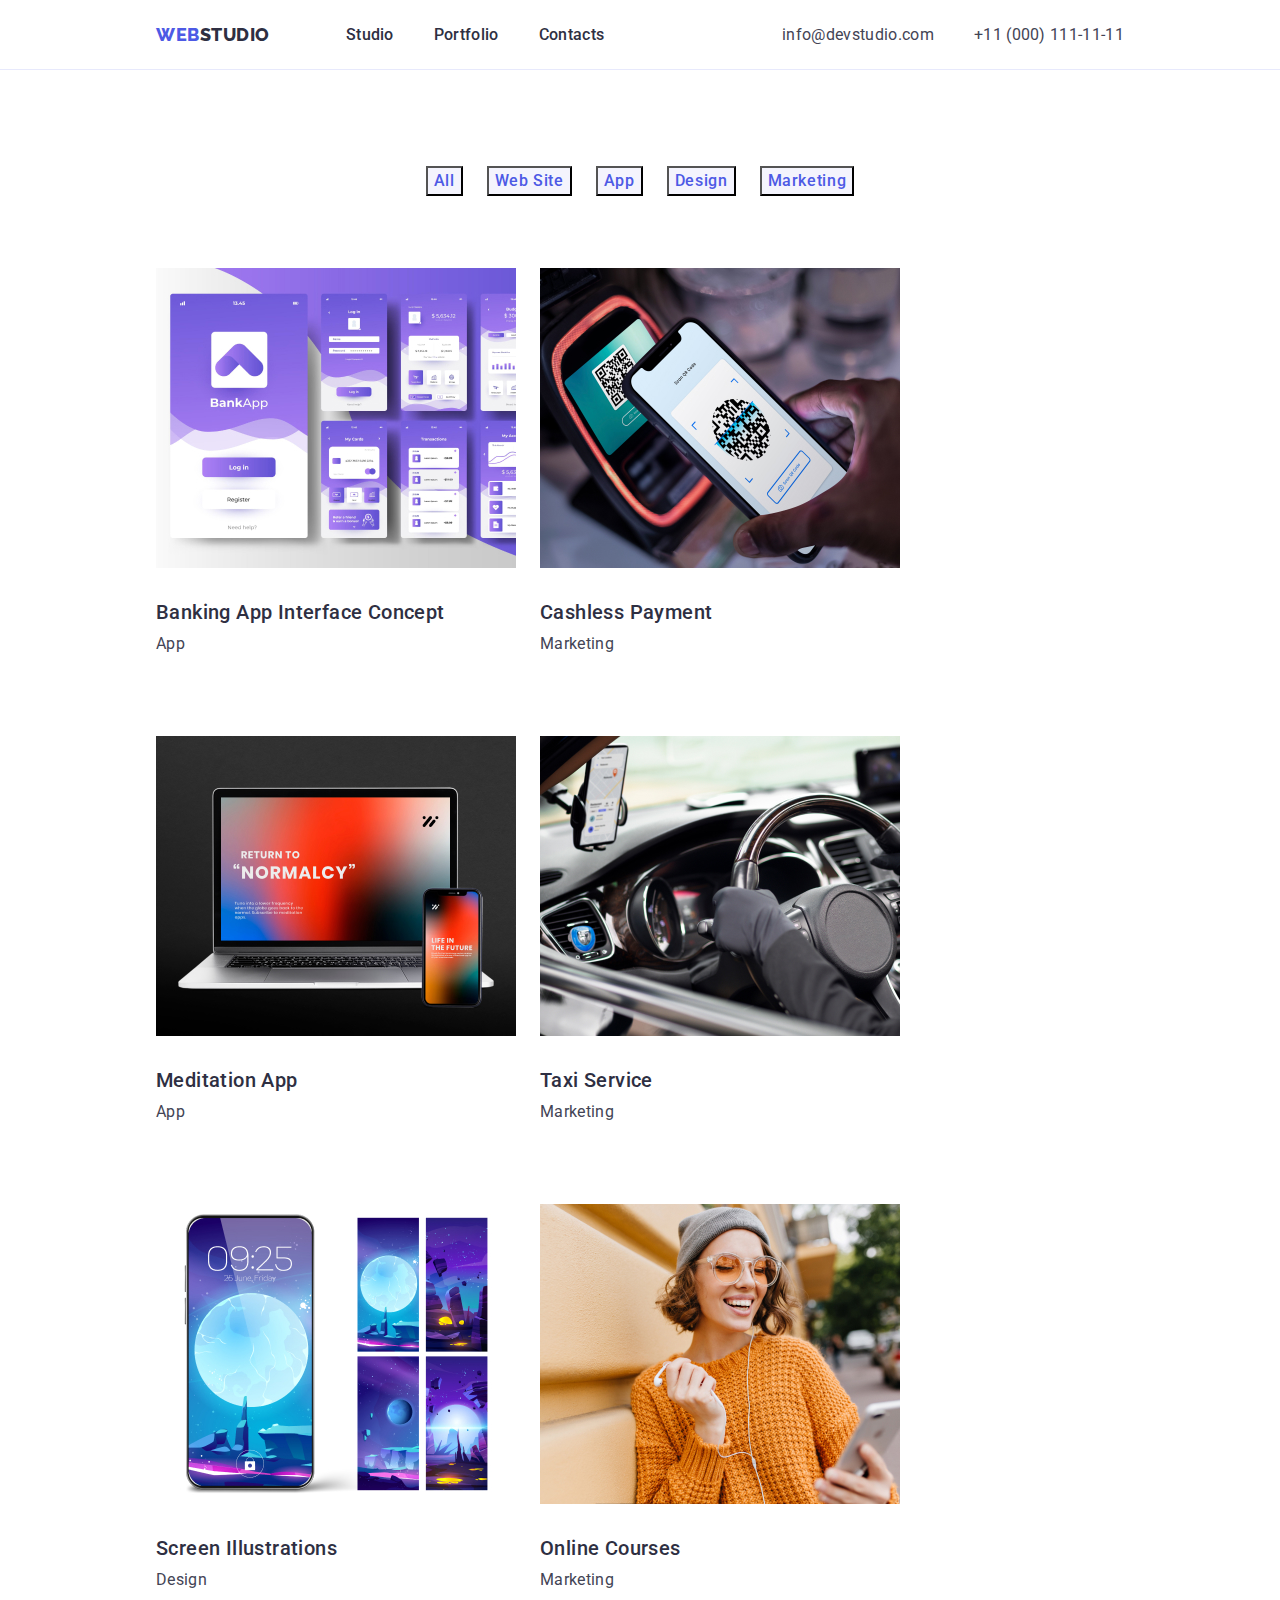
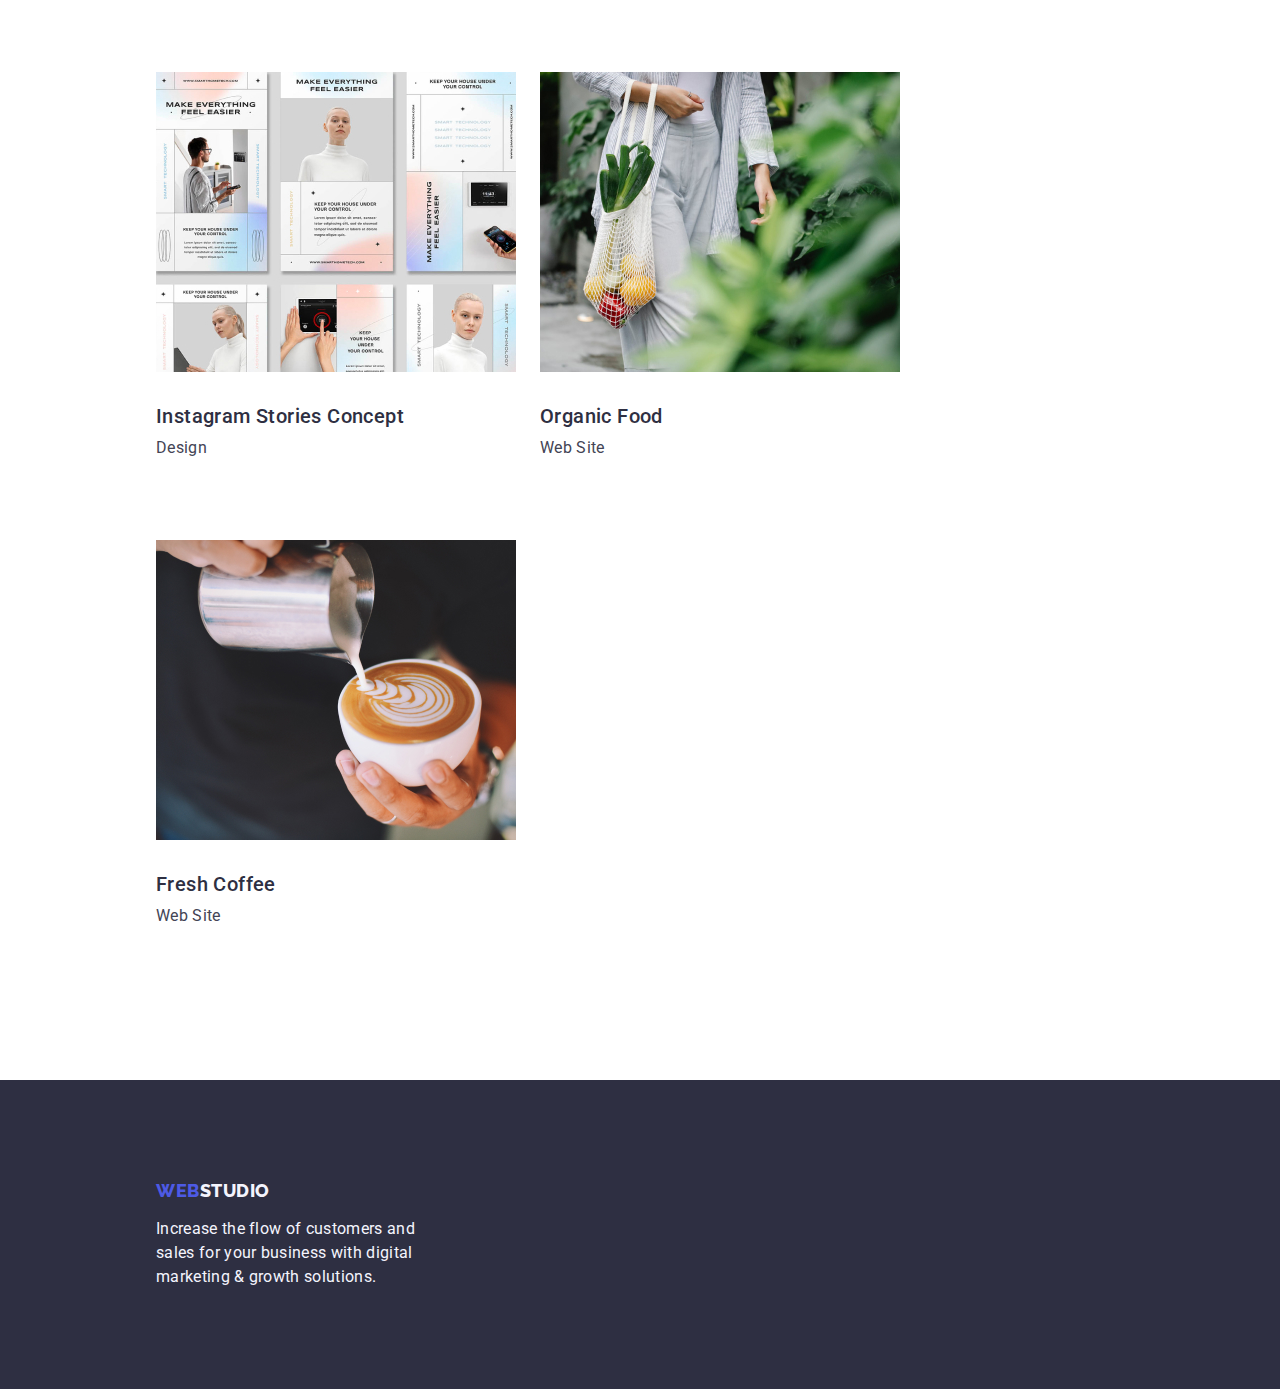
==== commit 081d1878: "w8" ====
--- a/portfolio.html
+++ b/portfolio.html
@@ -40,9 +40,10 @@
   </div>
 </header>
 
-  <main>
-    <section class="portfolio list section">
-     <div class="container"> <h1 hidden class="filter">Portfolio page</h1>
+<main>
+  <section class=" list ">
+    <div class="container portfolio ">
+      <h1 hidden class="filter">Portfolio page</h1>
 
       <ul class="filter-list list">
         <li class="filter-item">
@@ -107,7 +108,6 @@
             <p class="category-text main-text">Marketing</p>
           </a>
         </li>
-
         <li class="category-item">
           <a href="#" class="link"><img src="./images/images-portfolio/blok3/photo1-instagsam-stories-concept.jpg"
               alt="stories concept" width="360" height="300" />
@@ -129,10 +129,11 @@
             <p class="category-text main-text">Web Site</p>
           </a>
         </li>
-      </ul></div>
-    </section>
-  </main>
-  <!------------------------------ Footer -->
+      </ul>
+    </div>
+  </section>
+</main>
+<!------------------------------ Footer -->
 <footer class="footer">
   <div class="container footer-container ">
     <a href="./index.html" class="footer-logo-web styles-logo link">Web<span
@@ -145,4 +146,4 @@
 </footer>
 </body>
 
-</html>
+</html>--- a/css/styles.css
+++ b/css/styles.css
@@ -35,6 +35,7 @@
 }
 
 body {
+  max-width: 1440px;
   font-family: 'Roboto', sans-serif;
   font-style: normal;
   color: #434455;
@@ -56,10 +57,10 @@
   max-width: 1158px;
   padding-left: 15px;
   padding-right: 15px;
-  margin: 0 auto;  
-  text-align: center;
-  margin-left: 156px;
-  margin-right: 156px;
+  margin: 0 auto;
+  text-align: center;
+  margin-left: 141px;
+  margin-right: 141px;
 }
 .section {
   padding: 120px 0;
@@ -218,8 +219,6 @@
 
 /**----------------секція2------------- */
 
-.benefits { 
-}
 .benefits-titl {
   font-weight: 700;
   font-size: 36px;
@@ -239,11 +238,10 @@
 /**------------------секція3--------------*/
 
 .team {
-  background-color: #f4f4fd;  
+  background-color: #f4f4fd;
 }
 
 .team-titl {
-  
   font-weight: 700;
   font-size: 36px;
   line-height: 1.11;
@@ -254,15 +252,20 @@
   margin: auto;
   margin-bottom: 72px;
 }
-.team-list{display: flex;gap: 24px;}
+.team-list {
+  display: flex;
+  gap: 24px;
+}
 
 .team-item {
   /* background-color: #ffffff; */
   flex-basis: calc((100%-3 * 24) / 4);
 }
 
-.team-name {margin:auto ;
-margin-top: 32px;}
+.team-name {
+  margin: auto;
+  margin-top: 32px;
+}
 
 .team-position {
   font-weight: 400;
@@ -312,6 +315,13 @@
 .footer-logo-studio {
   color: #f4f4fd;
 }
+.filter-list {
+  display: flex;
+  align-items: center;
+  justify-content: center;
+  padding-top: 96px;
+  gap: 24px;
+}
 
 .filter-btn {
   font-family: inherit;
@@ -332,10 +342,44 @@
   background-color: var(--button-background-color, #404bbf);
 }
 
+.category-list {
+  display: flex;
+  flex-wrap: wrap;
+  gap: 48px 24px;
+  padding-bottom: 120px;
+  margin-top: 72px;
+}
+
 .category-titl {
   font-weight: 500;
   font-size: 20px;
   line-height: 1.2;
   letter-spacing: 0.02em;
   color: var(--color-headings, #2e2f42);
-}
+  margin: auto;
+  margin-top: 32px;
+  text-align: left;
+}
+.category-text {
+  margin: auto;
+  margin-top: 8px;
+  margin-bottom: 32px;
+  text-align: left;
+}
+
+/* 
+.team-name {
+  margin: auto;
+  margin-top: 32px;
+}
+
+.team-position {
+  font-weight: 400;
+  font-size: 16px;
+  line-height: 1.5;
+  letter-spacing: 0.02em;
+  color: #434455;
+  margin: auto;
+  margin-top: 8px;
+  margin-bottom: 32px;
+} */
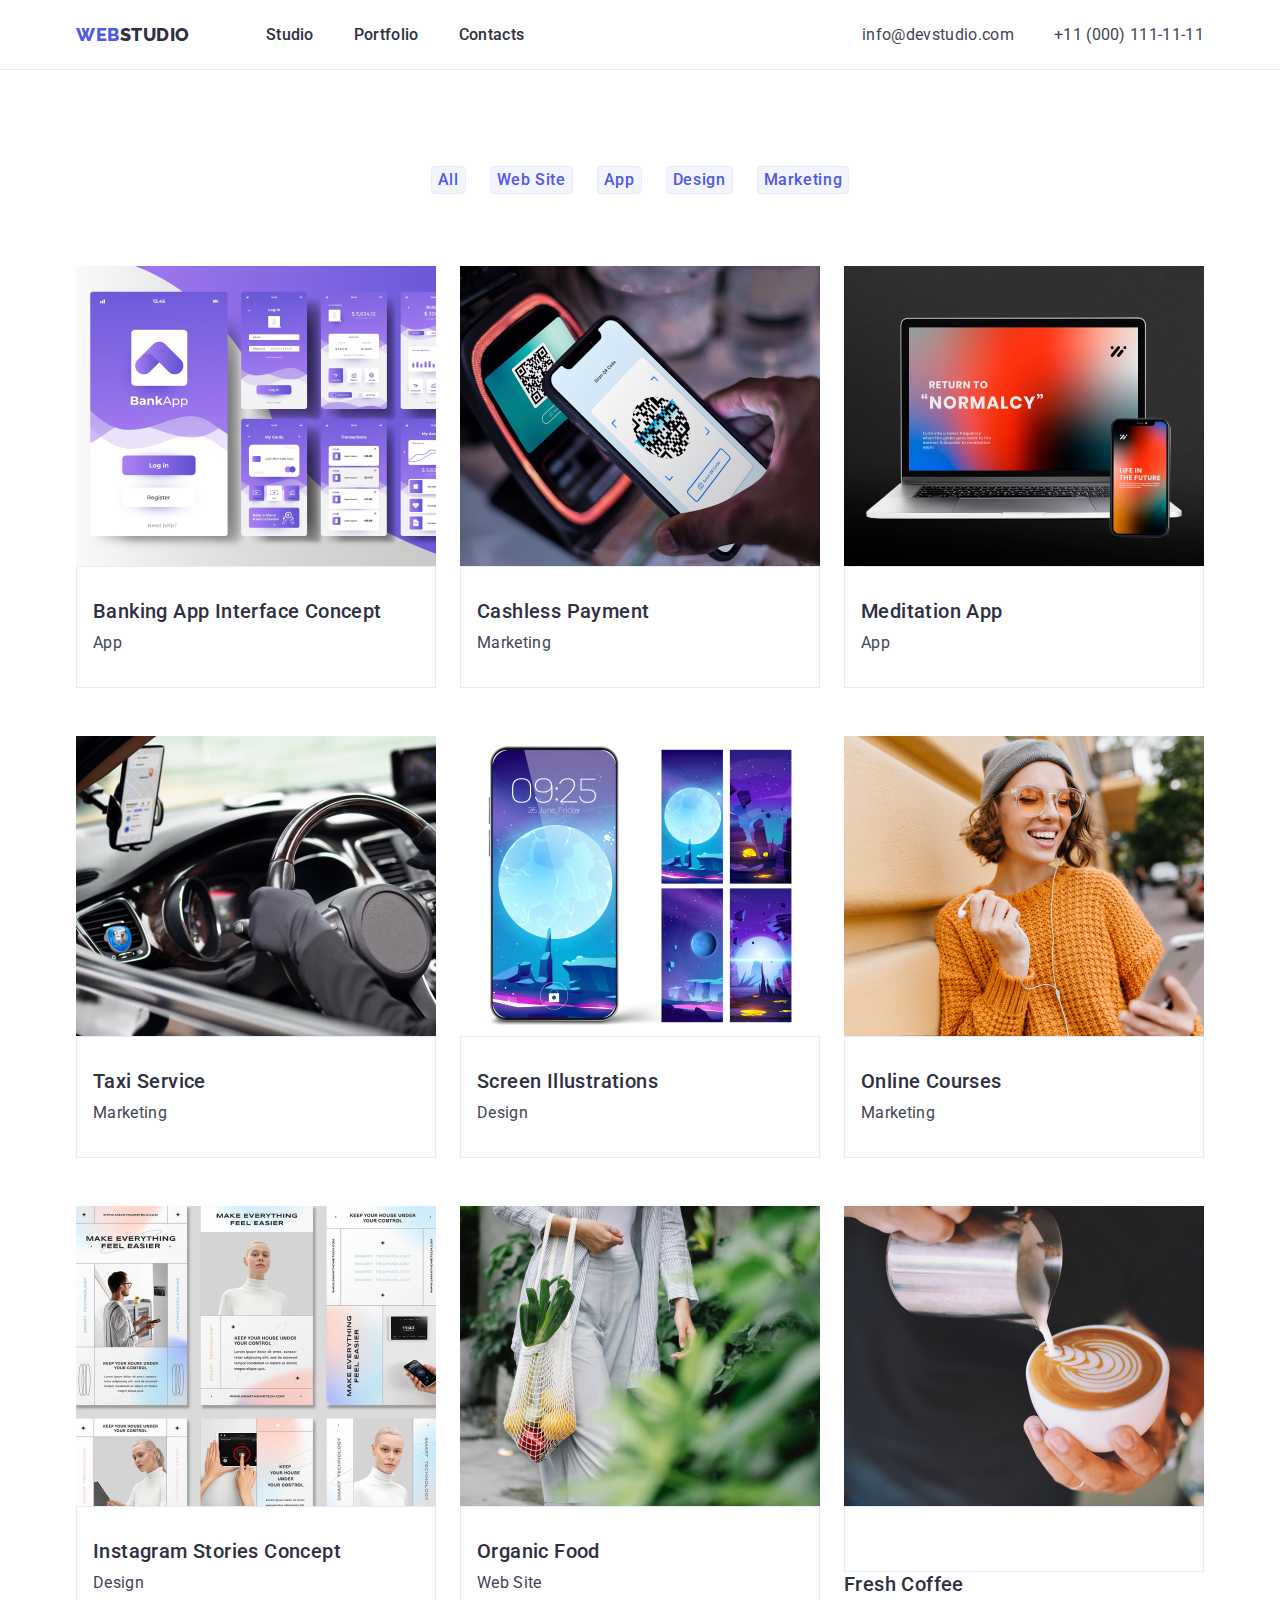
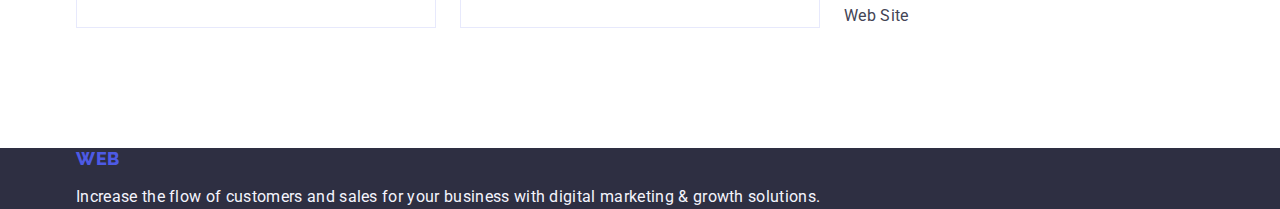
==== commit 60a31533: "w9" ====
--- a/portfolio.html
+++ b/portfolio.html
@@ -41,7 +41,7 @@
 </header>
 
 <main>
-  <section class=" list ">
+  <section class=" portfolio-section list ">
     <div class="container portfolio ">
       <h1 hidden class="filter">Portfolio page</h1>
 
@@ -68,65 +68,65 @@
           <a href="#" class="link">
             <img src="./images/images-portfolio/blok1/phono1-banking-app.jpg" alt="banking app" width="360"
               height="300" />
-            <h2 class="category-titl">Banking App Interface Concept</h2>
-            <p class="category-text main-text">App</p>
+           <div class="portfolio-titl-img"> <h2 class="category-titl">Banking App Interface Concept</h2>
+            <p class="category-text main-text">App</p></div>
           </a>
         </li>
         <li class="category-item">
           <a href="#" class="link"><img src="./images/images-portfolio/blok1/photo2-cashless-payment.jpg"
               alt="cashless payment" width="360" height="300" />
-            <h2 class="category-titl">Cashless Payment</h2>
-            <p class="category-text main-text">Marketing</p>
+            <div class="portfolio-titl-img"><h2 class="category-titl">Cashless Payment</h2>
+            <p class="category-text main-text">Marketing</p></div>
           </a>
         </li>
         <li class="category-item">
           <a href="#" class="link"><img src="./images/images-portfolio/blok1/photo3-meditation-app.jpg"
               alt="meditation app" width="360" height="300" />
-            <h2 class="category-titl"> Meditation App </h2>
-            <p class="category-text main-text">App</p>
+            <div class="portfolio-titl-img"><h2 class="category-titl"> Meditation App </h2>
+            <p class="category-text main-text">App</p></div>
           </a>
         </li>
 
         <li class="category-item">
           <a href="#" class="link"><img src="./images/images-portfolio/blok2/photo1-taxi-service.jpg" alt="taxi service"
               width="360" height="300" />
-            <h2 class="category-titl">Taxi Service</h2>
-            <p class="category-text main-text">Marketing</p>
+            <div class="portfolio-titl-img"><h2 class="category-titl">Taxi Service</h2>
+            <p class="category-text main-text">Marketing</p></div>
           </a>
         </li>
         <li class="category-item">
           <a href="#" class="link"><img src="./images/images-portfolio/blok2/photo2-screen-illustrations.jpg"
               alt="screen illustrations" width="360" height="300" />
-            <h2 class="category-titl">Screen Illustrations</h2>
-            <p class="category-text main-text">Design</p>
+            <div class="portfolio-titl-img"><h2 class="category-titl">Screen Illustrations</h2>
+            <p class="category-text main-text">Design</p></div>
           </a>
         </li>
         <li class="category-item">
           <a href="onlinecorses.html" class="link"><img src="./images/images-portfolio/blok2/photo3-online-courses.jpg"
               alt="online courses" width="360" height="300" />
-            <h2 class="category-titl">Online Courses</h2>
-            <p class="category-text main-text">Marketing</p>
+            <div class="portfolio-titl-img"><h2 class="category-titl">Online Courses</h2>
+            <p class="category-text main-text">Marketing</p></div>
           </a>
         </li>
         <li class="category-item">
           <a href="#" class="link"><img src="./images/images-portfolio/blok3/photo1-instagsam-stories-concept.jpg"
               alt="stories concept" width="360" height="300" />
-            <h2 class="category-titl">Instagram Stories Concept</h2>
-            <p class="category-text main-text">Design</p>
+            <div class="portfolio-titl-img"><h2 class="category-titl">Instagram Stories Concept</h2>
+            <p class="category-text main-text">Design</p></div>
           </a>
         </li>
         <li class="category-item">
           <a href="#" class="link"><img src="./images/images-portfolio/blok3/photo2-organic-food.jpg" alt="organic food"
               width="360" height="300" />
-            <h2 class="category-titl">Organic Food</h2>
-            <p class="category-text main-text">Web Site</p>
+            <div class="portfolio-titl-img"><h2 class="category-titl">Organic Food</h2>
+            <p class="category-text main-text">Web Site</p></div>
           </a>
         </li>
         <li class="category-item">
           <a href="#" class="link"><img src="./images/images-portfolio/blok3/photo3-fresh-coffee.jpg" alt="fresh coffee"
               width="360" height="300" />
-            <h2 class="category-titl">Fresh Coffee</h2>
-            <p class="category-text main-text">Web Site</p>
+            <div class="portfolio-titl-img"></div><h2 class="category-titl">Fresh Coffee</h2>
+            <p class="category-text main-text">Web Site</p></div>
           </a>
         </li>
       </ul>
--- a/css/styles.css
+++ b/css/styles.css
@@ -7,8 +7,15 @@
 :root {
   --color-headings: #2e2f42;
   --button-background-color: #404bbf;
+  --filter-btn-border: #f4f4fd;
   --color-logo-web: #4d5ae5;
   --color-logo-studio: #2e2f42;
+  --color-headeritem: #2e2f42;
+  --background-color-vision: #2e2f42;
+  --color-text: #434455;
+  --color-team-name: #ffffff;
+  --color-text-footer: #f4f4fd;
+  --color-card-border:#e7e9fc;
 }
 
 p,
@@ -21,18 +28,14 @@
   margin: 0;
 }
 
-/* ul {
-  margin: 0;
-   padding-left: 0; 
-} */
-
 address {
   font-style: normal;
 }
 
 img {
   display: block;
-}
+  width: 100%;
+ height: auto;}
 
 body {
   max-width: 1440px;
@@ -57,20 +60,17 @@
   max-width: 1158px;
   padding-left: 15px;
   padding-right: 15px;
-  margin: 0 auto;
-  text-align: center;
-  margin-left: 141px;
-  margin-right: 141px;
+  margin-left: auto;
+  margin-right: auto;
 }
 .section {
-  padding: 120px 0;
+  padding-top: 120px;
+  padding-bottom: 0;
 }
 
 /**-------------------Шаблони шрифтів-------------*/
 /*стилі лого*/
 .styles-logo {
-  padding: 24px 0px;
-  margin-right: 76px;
   font-family: 'Raleway', sans-serif;
   font-weight: 800;
   font-size: 18px;
@@ -95,23 +95,21 @@
   font-size: 16px;
   line-height: 1.5;
   letter-spacing: 0.02em;
-  color: #434455;
+  color: var(--color-text, #434455);
 }
 
 /**--------------HEADER(Top line)-------------*/
 .header {
+  border-bottom: 1px solid #e7e9fc;
+}
+.header-container {
+  display: flex;
   align-items: center;
-  justify-content: space-between;
-  border-bottom: 1px solid #e7e9fc;
-}
-.header-container {
+}
+.header-logo {
   display: flex;
   align-items: center;
 }
-.header-logo {
-  display: flex;
-  align-items: center;
-}
 
 .header-list {
   display: flex;
@@ -119,18 +117,20 @@
 }
 
 .header-logo-web {
+  padding: 24px 0px;
+  margin-right: 76px;
   color: var(--color-logo-web, #4d5ae5);
 }
 
 .header-logo-studio {
+  padding: 24px 0px;
+
   color: var(--color-logo-studio, #2e2f42);
   margin: 0;
 }
 
 .header-address {
   margin-left: auto;
-
-  font-style: normal;
 }
 .header-contact {
   display: flex;
@@ -143,7 +143,7 @@
   font-size: 16px;
   line-height: 1.5;
   letter-spacing: 0.02em;
-  color: #2e2f42;
+  color: var(--color-headeritem, #2e2f42);
 }
 
 .header-item:is(:hover, :focus) {
@@ -169,7 +169,9 @@
 }
 
 .visionhero {
-  background-color: #2e2f42;
+  background-color: var(--background-color-vision, #2e2f42);
+  padding-top: 188px;
+  padding-bottom: 292px;
 }
 
 .vision-titl {
@@ -179,25 +181,22 @@
   text-align: center;
   letter-spacing: 0.02em;
   color: #ffffff;
-  background-color: #2e2f42;
-  padding-top: 188px;
+
   max-width: 496px;
   margin: auto;
 }
 
 .vision-btn {
   font-family: 'Roboto', sans-serif;
-  display: inline-block;
+  display: block;
   padding: 16px 32px;
-
-  margin-top: 48px;
-  margin-bottom: 188px;
+  margin: 48px auto 0;
   font-weight: 500;
   font-size: 16px;
   line-height: 1.5;
   color: #ffffff;
   letter-spacing: 0.04em;
-  background-color: #4d5ae5;
+  background-color: var(--button-background-color, #404bbf);
   cursor: pointer;
   border-radius: 4px;
   border: 0;
@@ -214,7 +213,7 @@
 }
 
 .visionstrategy-item {
-  flex-basis: calc((100%-3 * 24) / 4);
+  flex-basis: calc((100% - 3 * 24) / 4);
 }
 
 /**----------------секція2------------- */
@@ -227,6 +226,8 @@
   letter-spacing: 0.02em;
   text-transform: capitalize;
   color: var(--color-headings, #2e2f42);
+
+  margin-bottom: 8px;
 }
 
 .benefits-list {
@@ -239,6 +240,7 @@
 
 .team {
   background-color: #f4f4fd;
+  padding-bottom: 120px;
 }
 
 .team-titl {
@@ -257,14 +259,11 @@
   gap: 24px;
 }
 
-.team-item {
-  /* background-color: #ffffff; */
-  flex-basis: calc((100%-3 * 24) / 4);
-}
-
-.team-name {
-  margin: auto;
-  margin-top: 32px;
+.container-team-name {
+  background-color: var(--color-team-name, #ffffff);
+  padding: 32px 16px;
+  text-align: center;
+  border: 1px solid var(--color-card-border, #E7E9FC);
 }
 
 .team-position {
@@ -272,27 +271,25 @@
   font-size: 16px;
   line-height: 1.5;
   letter-spacing: 0.02em;
-  color: #434455;
-  margin: auto;
+  color: var(--color-text, #434455);
   margin-top: 8px;
-  margin-bottom: 32px;
 }
 
 /**-----------Footer--------------*/
 .footer {
   /*font-family: */
-  background-color: #2e2f42;
+  background-color: var(--background-color-vision, #2e2f42);
 }
 
 .footer-logo-web {
   color: var(--color-logo-web, #4d5ae5);
 
-  margin-bottom: 16px;
+  /* margin-bottom: 16px; */
 }
 
 .footer-logo-studio {
   color: var(--color-logo-studio, #f4f4fd);
-  margin-bottom: 16px;
+  /* margin-bottom: 16px; */
 }
 
 .footer-text {
@@ -300,26 +297,27 @@
   font-size: 16px;
   line-height: 1.5;
   letter-spacing: 0.02em;
-  color: #f4f4fd;
+  color: var(--color-text-footer, #f4f4fd);
   margin-top: 16px;
-  width: 264px;
-}
-
-.footer-container {
-  text-align: left;
-  padding: 100px 879px 100px 15px;
+}
+.footer-logo {
+  max-width: 264px;
+  padding-top: 100px;
+  padding-bottom: 100px;
 }
 
 /**-------------Сторінка портфоліо--------------*/
 
-.footer-logo-studio {
-  color: #f4f4fd;
-}
+.portfolio-section {
+  padding-top: 96px;
+  padding-bottom: 120px;
+}
+
 .filter-list {
   display: flex;
-  align-items: center;
+
   justify-content: center;
-  padding-top: 96px;
+
   gap: 24px;
 }
 
@@ -333,20 +331,26 @@
   text-align: center;
   letter-spacing: 0.04em;
   color: #4d5ae5;
-  background-color: #f4f4fd;
+  background-color: var(--filter-btn-border, #f4f4fd);
   cursor: pointer;
+  border: 1px solid #e7e9fc;
+  border-radius: 4px;
 }
 
 .filter-btn:is(:hover, :focus) {
   color: #ffffff;
   background-color: var(--button-background-color, #404bbf);
 }
+.category-item {
+  flex-basis: calc((100% - 2 * 24) / 3);
+  
+}
 
 .category-list {
   display: flex;
   flex-wrap: wrap;
   gap: 48px 24px;
-  padding-bottom: 120px;
+  
   margin-top: 72px;
 }
 
@@ -357,29 +361,19 @@
   letter-spacing: 0.02em;
   color: var(--color-headings, #2e2f42);
   margin: auto;
-  margin-top: 32px;
+ 
   text-align: left;
 }
 .category-text {
   margin: auto;
   margin-top: 8px;
-  margin-bottom: 32px;
+ 
   text-align: left;
 }
 
-/* 
-.team-name {
-  margin: auto;
-  margin-top: 32px;
-}
-
-.team-position {
-  font-weight: 400;
-  font-size: 16px;
-  line-height: 1.5;
-  letter-spacing: 0.02em;
-  color: #434455;
-  margin: auto;
-  margin-top: 8px;
-  margin-bottom: 32px;
-} */
+.portfolio-titl-img{padding-top: 32px;
+  padding-left: 16px;
+  padding-bottom: 32px;
+  
+  border: 1px solid var(--color-card-border, #E7E9FC);
+}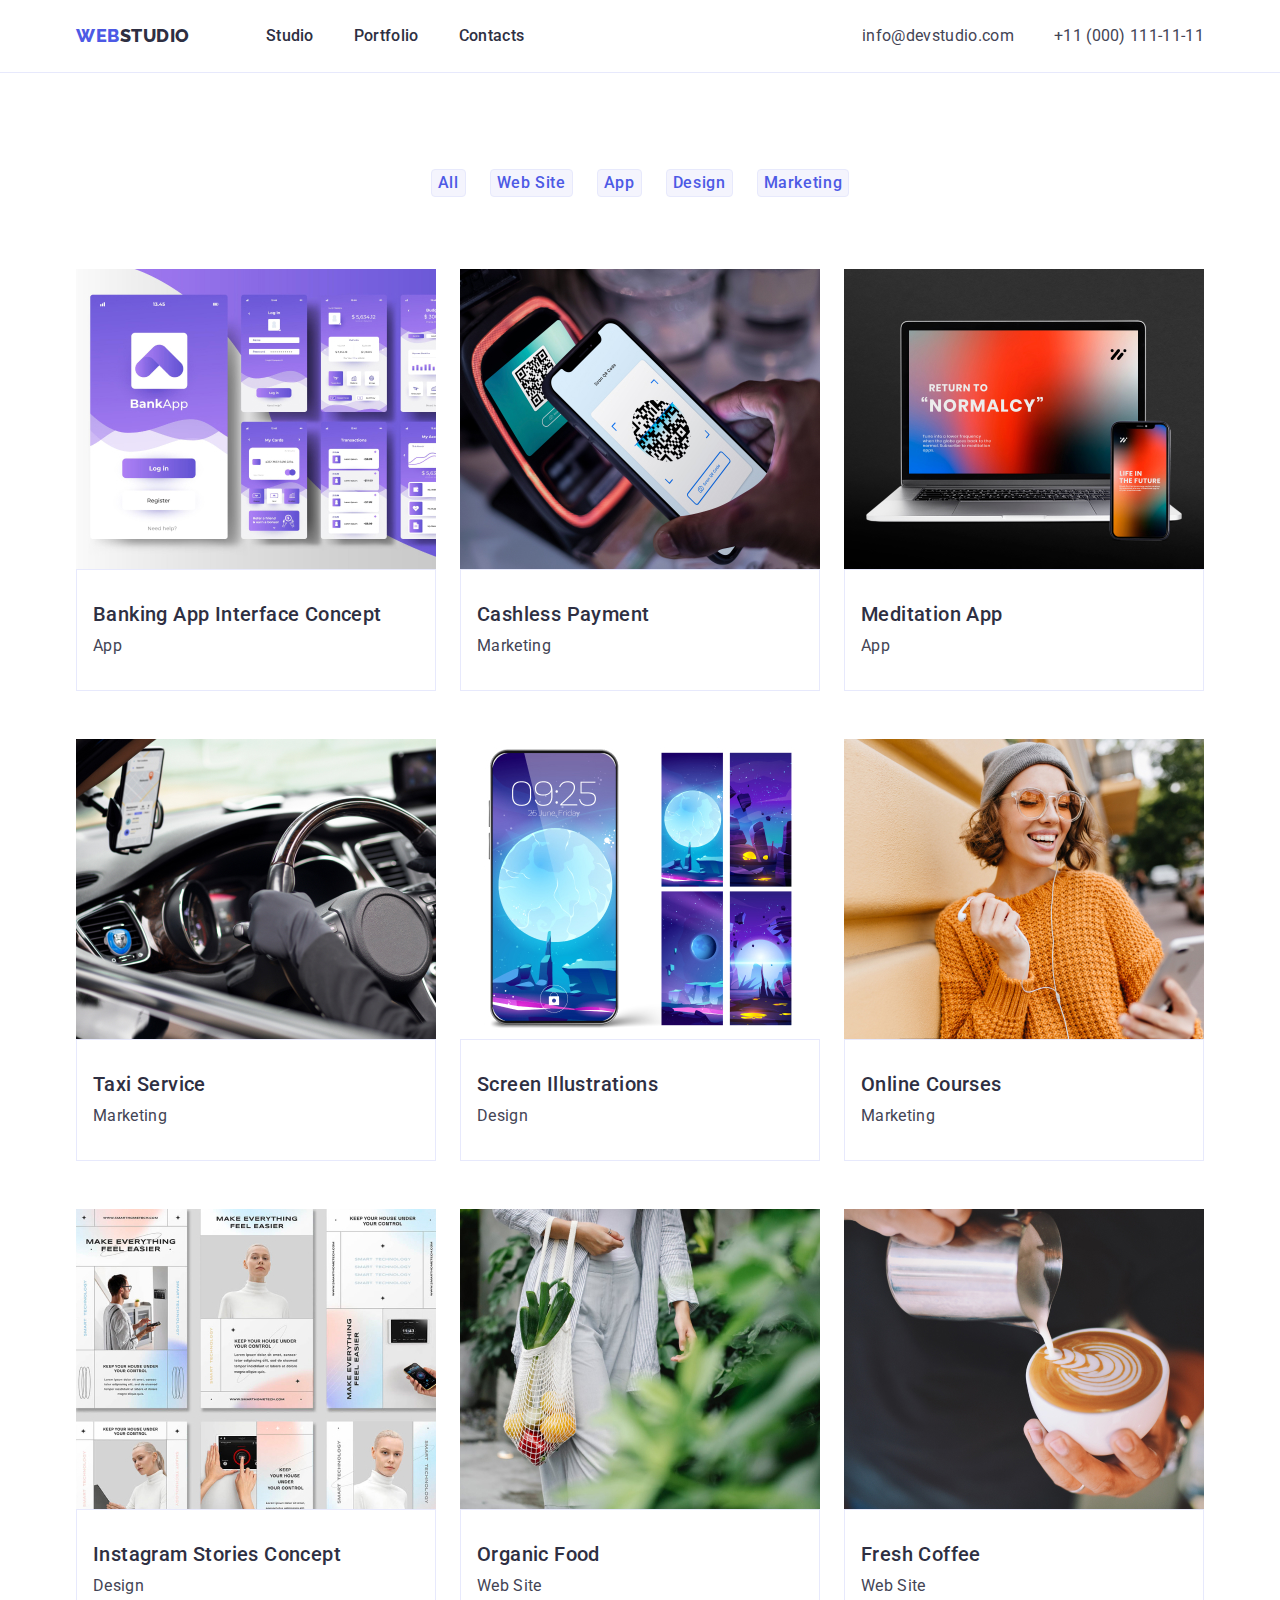
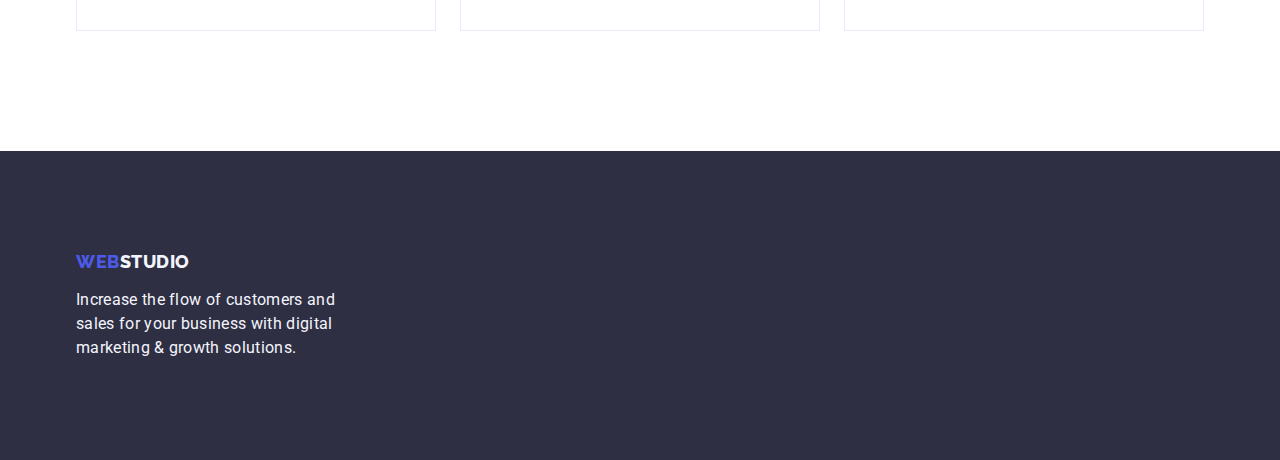
==== commit 41f9c4d3: "w190" ====
--- a/portfolio.html
+++ b/portfolio.html
@@ -1,149 +1,218 @@
 <!DOCTYPE html>
 <html lang="en">
-
-<head>
-  <meta charset="UTF-8" />
-  <meta http-equiv="X-UA-Compatible" content="IE=edge" />
-  <meta name="viewport" content="width=device-width, initial-scale=1.0" />
-  <title>WebStudio</title>
-
-  <!--підключення гугл шрифта https://fonts.google.com/-->
-  <link rel="preconnect" href="https://fonts.googleapis.com">
-  <link rel="preconnect" href="https://fonts.gstatic.com" crossorigin>
-  <link
-    href="https://fonts.googleapis.com/css2?family=Raleway:wght@800&family=Roboto:wght@400;500;700;900&family=Tangerine:wght@700&display=swap"
-    rel="stylesheet">
-  <!-- Підключаємо нормалізатор -->
-  <link rel="stylesheet" href="node_modules/modern-normalize/modern-normalize.css">
-
-  <link rel="stylesheet" href="./css/styles.css" />
-</head>
-
-<!-- TOP LINE -->
-<header class="header ">
-  <div class="container header-container">
-    <nav class="header-logo link ">
-      <a href="./index.html" class="header-logo-web styles-logo styles-logo link  header-address ">Web<span
-          class="header-logo-studio styles-logo">Studio</span></a>
-      <ul class="header-list list ">
-        <li><a href="./index.html" class="header-item link">Studio</a></li>
-        <li><a href="./portfolio.html" class="header-item link">Portfolio</a></li>
-        <li><a href="" class="header-item link">Contacts</a></li>
-      </ul>
-    </nav>
-    <address class="header-address ">
-      <ul class="list header-contact">
-        <li><a href="mailto:info@devstudio.com" class="header-mail link ">info@devstudio.com</a></li>
-        <li><a href="tel:+110001111111" class="header-mail link">+11 (000) 111-11-11</a></li>
-      </ul>
-    </address>
-  </div>
-</header>
-
-<main>
-  <section class=" portfolio-section list ">
-    <div class="container portfolio ">
-      <h1 hidden class="filter">Portfolio page</h1>
-
-      <ul class="filter-list list">
-        <li class="filter-item">
-          <button type="button" class="filter-btn">All</button>
-        </li>
-        <li class="filter-item">
-          <button type="button" class="filter-btn">Web Site</button>
-        </li>
-        <li class="filter-item">
-          <button type="button" class="filter-btn">App</button>
-        </li>
-        <li class="filter-item">
-          <button type="button" class="filter-btn">Design</button>
-        </li>
-        <li class="filter-item">
-          <button type="button" class="filter-btn">Marketing</button>
-        </li>
-      </ul>
-
-      <ul class="category-list list">
-        <li class="category-item">
-          <a href="#" class="link">
-            <img src="./images/images-portfolio/blok1/phono1-banking-app.jpg" alt="banking app" width="360"
-              height="300" />
-           <div class="portfolio-titl-img"> <h2 class="category-titl">Banking App Interface Concept</h2>
-            <p class="category-text main-text">App</p></div>
-          </a>
-        </li>
-        <li class="category-item">
-          <a href="#" class="link"><img src="./images/images-portfolio/blok1/photo2-cashless-payment.jpg"
-              alt="cashless payment" width="360" height="300" />
-            <div class="portfolio-titl-img"><h2 class="category-titl">Cashless Payment</h2>
-            <p class="category-text main-text">Marketing</p></div>
-          </a>
-        </li>
-        <li class="category-item">
-          <a href="#" class="link"><img src="./images/images-portfolio/blok1/photo3-meditation-app.jpg"
-              alt="meditation app" width="360" height="300" />
-            <div class="portfolio-titl-img"><h2 class="category-titl"> Meditation App </h2>
-            <p class="category-text main-text">App</p></div>
-          </a>
-        </li>
-
-        <li class="category-item">
-          <a href="#" class="link"><img src="./images/images-portfolio/blok2/photo1-taxi-service.jpg" alt="taxi service"
-              width="360" height="300" />
-            <div class="portfolio-titl-img"><h2 class="category-titl">Taxi Service</h2>
-            <p class="category-text main-text">Marketing</p></div>
-          </a>
-        </li>
-        <li class="category-item">
-          <a href="#" class="link"><img src="./images/images-portfolio/blok2/photo2-screen-illustrations.jpg"
-              alt="screen illustrations" width="360" height="300" />
-            <div class="portfolio-titl-img"><h2 class="category-titl">Screen Illustrations</h2>
-            <p class="category-text main-text">Design</p></div>
-          </a>
-        </li>
-        <li class="category-item">
-          <a href="onlinecorses.html" class="link"><img src="./images/images-portfolio/blok2/photo3-online-courses.jpg"
-              alt="online courses" width="360" height="300" />
-            <div class="portfolio-titl-img"><h2 class="category-titl">Online Courses</h2>
-            <p class="category-text main-text">Marketing</p></div>
-          </a>
-        </li>
-        <li class="category-item">
-          <a href="#" class="link"><img src="./images/images-portfolio/blok3/photo1-instagsam-stories-concept.jpg"
-              alt="stories concept" width="360" height="300" />
-            <div class="portfolio-titl-img"><h2 class="category-titl">Instagram Stories Concept</h2>
-            <p class="category-text main-text">Design</p></div>
-          </a>
-        </li>
-        <li class="category-item">
-          <a href="#" class="link"><img src="./images/images-portfolio/blok3/photo2-organic-food.jpg" alt="organic food"
-              width="360" height="300" />
-            <div class="portfolio-titl-img"><h2 class="category-titl">Organic Food</h2>
-            <p class="category-text main-text">Web Site</p></div>
-          </a>
-        </li>
-        <li class="category-item">
-          <a href="#" class="link"><img src="./images/images-portfolio/blok3/photo3-fresh-coffee.jpg" alt="fresh coffee"
-              width="360" height="300" />
-            <div class="portfolio-titl-img"></div><h2 class="category-titl">Fresh Coffee</h2>
-            <p class="category-text main-text">Web Site</p></div>
-          </a>
-        </li>
-      </ul>
-    </div>
-  </section>
-</main>
-<!------------------------------ Footer -->
-<footer class="footer">
-  <div class="container footer-container ">
-    <a href="./index.html" class="footer-logo-web styles-logo link">Web<span
-        class="footer-logo-studio styles-logo">Studio </span></a>
-    <p class="footer-text">
-      Increase the flow of customers and sales for your business with digital
-      marketing & growth solutions.
-    </p>
-  </div>
-</footer>
-</body>
-
-</html>+  <head>
+    <meta charset="UTF-8" />
+    <meta http-equiv="X-UA-Compatible" content="IE=edge" />
+    <meta name="viewport" content="width=device-width, initial-scale=1.0" />
+    <title>WebStudio</title>
+
+    <!--підключення гугл шрифта https://fonts.google.com/-->
+    <link rel="preconnect" href="https://fonts.googleapis.com" />
+    <link rel="preconnect" href="https://fonts.gstatic.com" crossorigin />
+    <link
+      href="https://fonts.googleapis.com/css2?family=Raleway:wght@800&family=Roboto:wght@400;500;700;900&family=Tangerine:wght@700&display=swap"
+      rel="stylesheet"
+    />
+    <!-- Підключаємо нормалізатор -->
+    <link
+      rel="stylesheet"
+      href="node_modules/modern-normalize/modern-normalize.css"
+    />
+
+    <link rel="stylesheet" href="./css/styles.css" />
+  </head>
+
+
+  <body>
+    <!-- TOP LINE -->
+    <header class="header ">
+      <div class="container header-container">
+        <nav class="header-logo link ">
+          <a href="./index.html" class="header-logo-web styles-logo styles-logo link  header-address ">Web<span
+              class="header-logo-studio styles-logo">Studio</span></a>
+          <ul class="header-list list ">
+            <li><a href="./index.html" class="header-item link">Studio</a></li>
+            <li><a href="./portfolio.html" class="header-item link">Portfolio</a></li>
+            <li><a href="" class="header-item link">Contacts</a></li>
+          </ul>
+        </nav>
+        <address class="header-address ">
+          <ul class="list header-contact">
+            <li><a href="mailto:info@devstudio.com" class="header-mail link ">info@devstudio.com</a></li>
+            <li><a href="tel:+110001111111" class="header-mail link">+11 (000) 111-11-11</a></li>
+          </ul>
+        </address>
+      </div>
+    </header>
+
+    <main>
+      <section class="portfolio-section  list">
+        <div class=" container portfolio">
+          <h1 hidden class="filter">Portfolio page</h1>
+
+          <ul class="filter-list list">
+            <li class="filter-item">
+              <button type="button" class="filter-btn">All</button>
+            </li>
+            <li class="filter-item">
+              <button type="button" class="filter-btn">Web Site</button>
+            </li>
+            <li class="filter-item">
+              <button type="button" class="filter-btn">App</button>
+            </li>
+            <li class="filter-item">
+              <button type="button" class="filter-btn">Design</button>
+            </li>
+            <li class="filter-item">
+              <button type="button" class="filter-btn">Marketing</button>
+            </li>
+          </ul>
+
+          <ul class="category-list list">
+            <li class="category-item">
+              <a href="#" class="link">
+                <img
+                  src="./images/images-portfolio/blok1/phono1-banking-app.jpg"
+                  alt="banking app"
+                  width="360"
+                  height="300"
+                />
+                <div class="portfolio-titl-img">
+                  <h2 class="category-titl">Banking App Interface Concept</h2>
+                  <p class="category-text main-text">App</p>
+                </div>
+              </a>
+            </li>
+            <li class="category-item">
+              <a href="#" class="link"
+                ><img
+                  src="./images/images-portfolio/blok1/photo2-cashless-payment.jpg"
+                  alt="cashless payment"
+                  width="360"
+                  height="300"
+                />
+                <div class="portfolio-titl-img">
+                  <h2 class="category-titl">Cashless Payment</h2>
+                  <p class="category-text main-text">Marketing</p>
+                </div>
+              </a>
+            </li>
+            <li class="category-item">
+              <a href="#" class="link"
+                ><img
+                  src="./images/images-portfolio/blok1/photo3-meditation-app.jpg"
+                  alt="meditation app"
+                  width="360"
+                  height="300"
+                />
+                <div class="portfolio-titl-img">
+                  <h2 class="category-titl">Meditation App</h2>
+                  <p class="category-text main-text">App</p>
+                </div>
+              </a>
+            </li>
+
+            <li class="category-item">
+              <a href="#" class="link"
+                ><img
+                  src="./images/images-portfolio/blok2/photo1-taxi-service.jpg"
+                  alt="taxi service"
+                  width="360"
+                  height="300"
+                />
+                <div class="portfolio-titl-img">
+                  <h2 class="category-titl">Taxi Service</h2>
+                  <p class="category-text main-text">Marketing</p>
+                </div>
+              </a>
+            </li>
+            <li class="category-item">
+              <a href="#" class="link"
+                ><img
+                  src="./images/images-portfolio/blok2/photo2-screen-illustrations.jpg"
+                  alt="screen illustrations"
+                  width="360"
+                  height="300"
+                />
+                <div class="portfolio-titl-img">
+                  <h2 class="category-titl">Screen Illustrations</h2>
+                  <p class="category-text main-text">Design</p>
+                </div>
+              </a>
+            </li>
+            <li class="category-item">
+              <a href="onlinecorses.html" class="link"
+                ><img
+                  src="./images/images-portfolio/blok2/photo3-online-courses.jpg"
+                  alt="online courses"
+                  width="360"
+                  height="300"
+                />
+                <div class="portfolio-titl-img">
+                  <h2 class="category-titl">Online Courses</h2>
+                  <p class="category-text main-text">Marketing</p>
+                </div>
+              </a>
+            </li>
+            <li class="category-item">
+              <a href="#" class="link"
+                ><img
+                  src="./images/images-portfolio/blok3/photo1-instagsam-stories-concept.jpg"
+                  alt="stories concept"
+                  width="360"
+                  height="300"
+                />
+                <div class="portfolio-titl-img">
+                  <h2 class="category-titl">Instagram Stories Concept</h2>
+                  <p class="category-text main-text">Design</p>
+                </div>
+              </a>
+            </li>
+            <li class="category-item">
+              <a href="#" class="link"
+                ><img
+                  src="./images/images-portfolio/blok3/photo2-organic-food.jpg"
+                  alt="organic food"
+                  width="360"
+                  height="300"
+                />
+                <div class="portfolio-titl-img">
+                  <h2 class="category-titl">Organic Food</h2>
+                  <p class="category-text main-text">Web Site</p>
+                </div>
+              </a>
+            </li>
+            <li class="category-item">
+              <a href="#" class="link"
+                ><img
+                  src="./images/images-portfolio/blok3/photo3-fresh-coffee.jpg"
+                  alt="fresh coffee"
+                  width="360"
+                  height="300"
+                />
+                <div class="portfolio-titl-img">
+                  <h2 class="category-titl">Fresh Coffee</h2>
+                  <p class="category-text main-text">Web Site</p>
+                </div>
+              </a>
+            </li>
+          </ul>
+        </div>
+      </section>
+    </main>
+    <!------------------------------ Footer -->
+    <footer class="footer">
+      <div class="container">
+        <div class="footer-logo">
+          <a href="./index.html" class="footer-logo-web styles-logo link"
+            >Web<span class="footer-logo-studio styles-logo">Studio </span></a
+          >
+          <p class="footer-text">
+            Increase the flow of customers and sales for your business with
+            digital marketing & growth solutions.
+          </p>
+        </div>
+      </div>
+    </footer>
+  </body>
+</html>
--- a/css/styles.css
+++ b/css/styles.css
@@ -16,6 +16,7 @@
   --color-team-name: #ffffff;
   --color-text-footer: #f4f4fd;
   --color-card-border:#e7e9fc;
+  --footer-logo-studio: #F4F4FD;
 }
 
 p,
@@ -101,15 +102,19 @@
 /**--------------HEADER(Top line)-------------*/
 .header {
   border-bottom: 1px solid #e7e9fc;
-}
+  padding-top: 24px;
+  padding-bottom: 24px; 
+}
+
 .header-container {
   display: flex;
+  align-items: center;  
+}
+
+.header-logo {
+  display: flex;
   align-items: center;
 }
-.header-logo {
-  display: flex;
-  align-items: center;
-}
 
 .header-list {
   display: flex;
@@ -117,13 +122,13 @@
 }
 
 .header-logo-web {
-  padding: 24px 0px;
+  
   margin-right: 76px;
   color: var(--color-logo-web, #4d5ae5);
 }
 
 .header-logo-studio {
-  padding: 24px 0px;
+ 
 
   color: var(--color-logo-studio, #2e2f42);
   margin: 0;
@@ -134,7 +139,6 @@
 }
 .header-contact {
   display: flex;
-
   gap: 40px;
 }
 
@@ -163,15 +167,11 @@
 }
 
 /**----------------Hero images+секція1----------------*/
-
-.vision {
-  padding-bottom: 0;
-}
 
 .visionhero {
   background-color: var(--background-color-vision, #2e2f42);
   padding-top: 188px;
-  padding-bottom: 292px;
+  padding-bottom: 188px;
 }
 
 .vision-titl {
@@ -209,12 +209,16 @@
 .visionstrategy-list {
   display: flex;
   gap: 24px;
-  text-align: left;
 }
 
 .visionstrategy-item {
-  flex-basis: calc((100% - 3 * 24) / 4);
-}
+  flex-basis: calc((100%-3*24)/4)
+}
+
+
+
+.visionstrategy-titl{ margin-bottom: 8px;}
+
 
 /**----------------секція2------------- */
 
@@ -226,7 +230,6 @@
   letter-spacing: 0.02em;
   text-transform: capitalize;
   color: var(--color-headings, #2e2f42);
-
   margin-bottom: 8px;
 }
 
@@ -235,7 +238,10 @@
   gap: 24px;
   margin-top: 72px;
 }
-
+ 
+.benefits-item {
+  border: 1px solid var(--color-card-border  , #E7E9FC);
+}
 /**------------------секція3--------------*/
 
 .team {
@@ -258,12 +264,16 @@
   display: flex;
   gap: 24px;
 }
+.team-item{
+  border: 1px solid var(--color-card-border, #E7E9FC);
+  border-radius: 0px 0px 4px 4px;
+}
 
 .container-team-name {
   background-color: var(--color-team-name, #ffffff);
   padding: 32px 16px;
   text-align: center;
-  border: 1px solid var(--color-card-border, #E7E9FC);
+  
 }
 
 .team-position {
@@ -282,14 +292,11 @@
 }
 
 .footer-logo-web {
-  color: var(--color-logo-web, #4d5ae5);
-
-  /* margin-bottom: 16px; */
+  color: var(--color-logo-web, #4d5ae5); 
 }
 
 .footer-logo-studio {
-  color: var(--color-logo-studio, #f4f4fd);
-  /* margin-bottom: 16px; */
+  color: var(--footer-logo-studio ,#F4F4FD);
 }
 
 .footer-text {
@@ -311,13 +318,12 @@
 .portfolio-section {
   padding-top: 96px;
   padding-bottom: 120px;
+  
 }
 
 .filter-list {
   display: flex;
-
   justify-content: center;
-
   gap: 24px;
 }
 
@@ -333,7 +339,7 @@
   color: #4d5ae5;
   background-color: var(--filter-btn-border, #f4f4fd);
   cursor: pointer;
-  border: 1px solid #e7e9fc;
+  border: 1px solid var(--color-card-border, #e7e9fc);
   border-radius: 4px;
 }
 
@@ -341,17 +347,20 @@
   color: #ffffff;
   background-color: var(--button-background-color, #404bbf);
 }
+
+
+.category-list {
+  display: flex;
+  flex-wrap: wrap;
+  /* gap: 48px 24px;   */
+  margin-top: 72px;
+  row-gap: 48px;
+  column-gap: 24px;
+  
+}
 .category-item {
-  flex-basis: calc((100% - 2 * 24) / 3);
-  
-}
-
-.category-list {
-  display: flex;
-  flex-wrap: wrap;
-  gap: 48px 24px;
-  
-  margin-top: 72px;
+  flex-basis:calc((100%-2*24)/3);
+
 }
 
 .category-titl {
